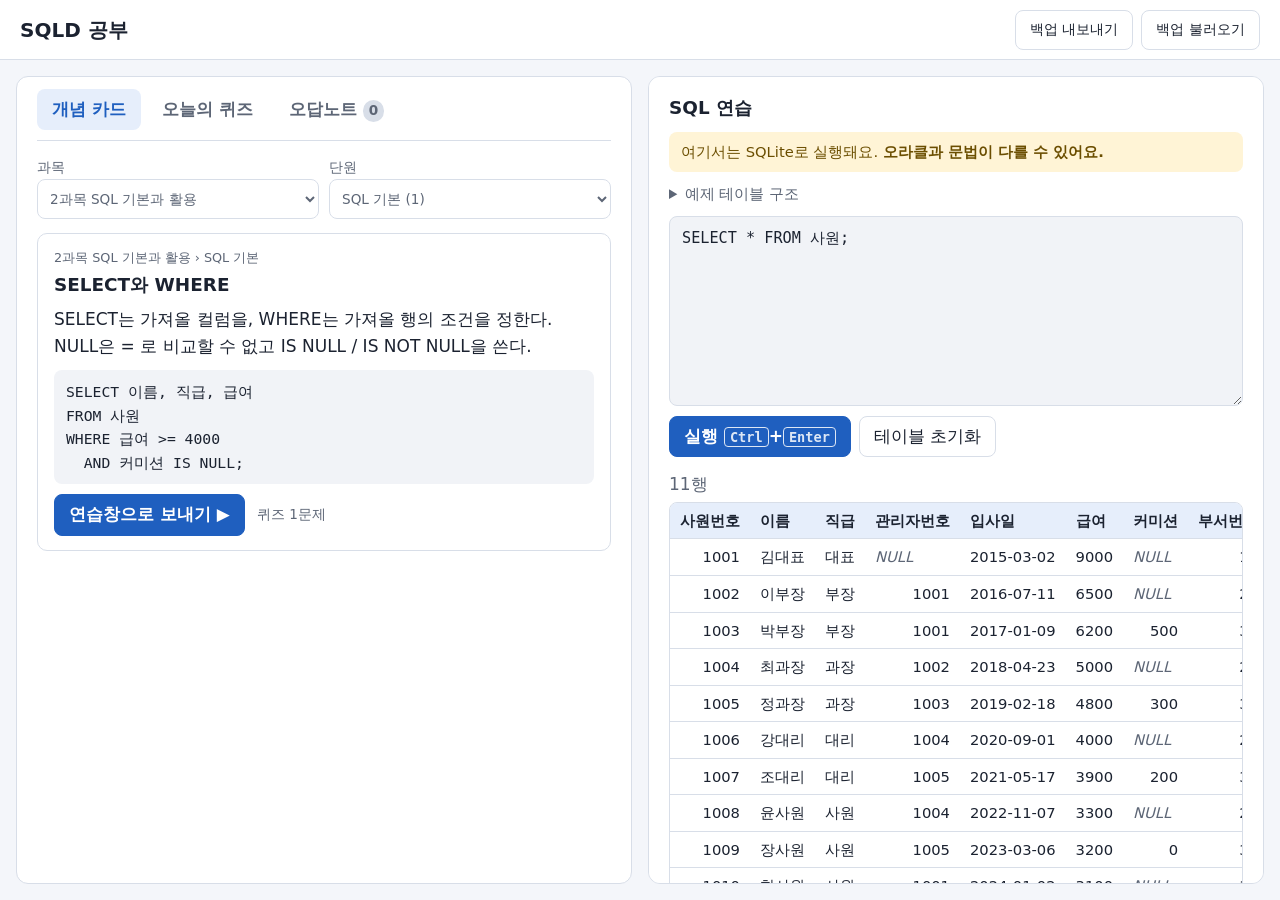
==== index.html @ 02e44df2 "SQLD 공부 앱 첫 버전 - 노트북: 왼쪽 개념 카드·오늘의 퀴즈·오답노트, 오른쪽 SQL 연습창 / 폰: 위아래로 쌓임 - 카드 내용은 data/cards.json (예시 3장" ====
<!doctype html>
<html lang="ko">
<head>
  <meta charset="utf-8">
  <meta name="viewport" content="width=device-width, initial-scale=1">
  <title>SQLD 공부</title>
  <meta name="theme-color" content="#1f5fbf">
  <link rel="manifest" href="manifest.webmanifest">
  <link rel="icon" href="icon.svg" type="image/svg+xml">
  <link rel="stylesheet" href="style.css">
</head>
<body>
  <header class="topbar">
    <h1>SQLD 공부</h1>
    <div class="topbar-actions">
      <button type="button" id="btn-export">백업 내보내기</button>
      <button type="button" id="btn-import">백업 불러오기</button>
      <input type="file" id="file-import" accept="application/json,.json" hidden>
    </div>
  </header>

  <main class="layout">
    <section class="panel panel-left" aria-label="공부">
      <nav class="tabs" role="tablist">
        <button type="button" role="tab" data-tab="cards">개념 카드</button>
        <button type="button" role="tab" data-tab="quiz">오늘의 퀴즈</button>
        <button type="button" role="tab" data-tab="wrong">오답노트 <span class="badge" id="wrong-count">0</span></button>
      </nav>
      <div class="view" id="view-cards" role="tabpanel"></div>
      <div class="view" id="view-quiz" role="tabpanel" hidden></div>
      <div class="view" id="view-wrong" role="tabpanel" hidden></div>
    </section>

    <section class="panel panel-right" id="practice" aria-label="SQL 연습">
      <h2>SQL 연습</h2>
      <p class="notice">여기서는 SQLite로 실행돼요. <strong>오라클과 문법이 다를 수 있어요.</strong></p>
      <details class="schema">
        <summary>예제 테이블 구조</summary>
        <div id="schema-list"></div>
      </details>
      <textarea id="sql-editor" spellcheck="false" autocapitalize="off" autocomplete="off" aria-label="SQL 입력"></textarea>
      <div class="editor-actions">
        <button type="button" class="primary" id="btn-run">실행 <span class="shortcut"><kbd>Ctrl</kbd>+<kbd>Enter</kbd></span></button>
        <button type="button" id="btn-reset-db" title="예제 테이블을 처음 상태로 되돌려요">테이블 초기화</button>
      </div>
      <div id="sql-result" aria-live="polite"></div>
    </section>
  </main>

  <div id="toast" role="status" hidden></div>

  <script src="vendor/sql-wasm.js"></script>
  <script type="module" src="app.js"></script>
</body>
</html>
---- style.css ----
:root {
  --bg: #f4f6fa;
  --panel: #ffffff;
  --text: #1b2230;
  --muted: #5d6676;
  --line: #d8dee8;
  --accent: #1f5fbf;
  --accent-text: #ffffff;
  --accent-soft: #e6eefb;
  --ok: #17803d;
  --ok-soft: #e3f4e8;
  --bad: #c0362c;
  --bad-soft: #fbe7e5;
  --warn-soft: #fff4d6;
  --warn-text: #6b4e00;
  --code-bg: #f1f3f7;
  --mono: ui-monospace, "Cascadia Mono", Consolas, "D2Coding", monospace;
  --topbar-h: 60px;
}

@media (prefers-color-scheme: dark) {
  :root {
    --bg: #12151b;
    --panel: #1b2029;
    --text: #e6e9ef;
    --muted: #9aa3b2;
    --line: #2f3643;
    --accent: #5b93ea;
    --accent-text: #0d1117;
    --accent-soft: #1e2b40;
    --ok: #5cc581;
    --ok-soft: #1b3324;
    --bad: #f07a70;
    --bad-soft: #3a1f1d;
    --warn-soft: #3a3115;
    --warn-text: #f0d48a;
    --code-bg: #12161d;
  }
}

* { box-sizing: border-box; }

body {
  margin: 0;
  background: var(--bg);
  color: var(--text);
  font-family: system-ui, -apple-system, "Segoe UI", "Malgun Gothic", "Apple SD Gothic Neo", sans-serif;
  font-size: 17px;
  line-height: 1.6;
}

button, select, textarea, input { font: inherit; color: inherit; }

button {
  min-height: 40px;
  padding: 6px 14px;
  border: 1px solid var(--line);
  border-radius: 8px;
  background: var(--panel);
  cursor: pointer;
}
button:hover:not(:disabled) { border-color: var(--accent); }
button:focus-visible, select:focus-visible, textarea:focus-visible { outline: 3px solid var(--accent); outline-offset: 2px; }
button.primary { background: var(--accent); color: var(--accent-text); border-color: var(--accent); font-weight: 600; }

kbd {
  font-family: var(--mono);
  font-size: 0.8em;
  padding: 1px 5px;
  border: 1px solid currentColor;
  border-radius: 4px;
  opacity: 0.85;
}

.topbar {
  height: var(--topbar-h);
  display: flex;
  align-items: center;
  justify-content: space-between;
  gap: 12px;
  padding: 0 20px;
  background: var(--panel);
  border-bottom: 1px solid var(--line);
}
.topbar h1 { margin: 0; font-size: 1.25rem; }
.topbar-actions { display: flex; gap: 8px; }
.topbar-actions button { font-size: 0.9rem; }

/* 노트북: 왼쪽 공부 / 오른쪽 연습창을 나란히, 각자 스크롤 */
.layout {
  display: grid;
  grid-template-columns: minmax(0, 1fr) minmax(0, 1fr);
  gap: 16px;
  padding: 16px;
  height: calc(100vh - var(--topbar-h));
}
.panel {
  background: var(--panel);
  border: 1px solid var(--line);
  border-radius: 12px;
  padding: 16px 20px;
  overflow: auto;
  min-height: 0;
}
.panel-right { display: flex; flex-direction: column; gap: 10px; }
.panel-right h2 { margin: 0; font-size: 1.15rem; }

.tabs { display: flex; gap: 6px; border-bottom: 1px solid var(--line); margin: -4px 0 16px; padding-bottom: 10px; }
.tabs button { border-color: transparent; font-weight: 600; color: var(--muted); }
.tabs button[aria-selected="true"] { background: var(--accent-soft); color: var(--accent); }
.badge {
  display: inline-block;
  min-width: 1.5em;
  padding: 0 6px;
  border-radius: 999px;
  background: var(--bad);
  color: #fff;
  font-size: 0.8em;
  text-align: center;
}
.badge.zero { background: var(--line); color: var(--muted); }

.pickers { display: flex; gap: 10px; flex-wrap: wrap; margin-bottom: 14px; }
.pickers label { display: flex; flex-direction: column; font-size: 0.85rem; color: var(--muted); flex: 1 1 200px; }
.pickers select { min-height: 40px; padding: 4px 8px; border: 1px solid var(--line); border-radius: 8px; background: var(--panel); }

.card { border: 1px solid var(--line); border-radius: 10px; padding: 14px 16px; margin-bottom: 14px; }
.card h3 { margin: 2px 0 6px; font-size: 1.15rem; }
.crumb { font-size: 0.8rem; color: var(--muted); }
.desc { margin: 0 0 10px; white-space: pre-line; }
pre.sql {
  margin: 0 0 10px;
  padding: 10px 12px;
  background: var(--code-bg);
  border-radius: 8px;
  font-family: var(--mono);
  font-size: 0.92rem;
  overflow-x: auto;
}
.card-actions { display: flex; align-items: center; gap: 12px; flex-wrap: wrap; }
.card-actions .meta { color: var(--muted); font-size: 0.85rem; }

.empty, .hint { color: var(--muted); }
.errors { background: var(--bad-soft); border-radius: 8px; padding: 10px 14px; }
.errors ul { margin: 6px 0 0; padding-left: 20px; font-family: var(--mono); font-size: 0.85rem; }

/* 퀴즈 */
.quiz-head { display: flex; justify-content: space-between; align-items: baseline; gap: 10px; flex-wrap: wrap; }
.progress { font-weight: 700; color: var(--accent); }
.question { font-size: 1.15rem; font-weight: 600; margin: 10px 0 14px; }
.choices { list-style: none; margin: 0; padding: 0; display: grid; gap: 8px; }
.choices button { width: 100%; text-align: left; display: flex; gap: 10px; align-items: baseline; padding: 10px 14px; }
.choices button:disabled { cursor: default; opacity: 1; }
.choices button.correct { background: var(--ok-soft); border-color: var(--ok); }
.choices button.wrong { background: var(--bad-soft); border-color: var(--bad); }
.feedback { margin-top: 14px; padding: 12px 14px; border-radius: 8px; }
.feedback.ok { background: var(--ok-soft); }
.feedback.bad { background: var(--bad-soft); }
.feedback p { margin: 4px 0; }
.row { display: flex; gap: 8px; flex-wrap: wrap; margin-top: 12px; }
.score { font-size: 1.6rem; font-weight: 700; margin: 8px 0; }

.wrong-item { border: 1px solid var(--line); border-radius: 10px; padding: 10px 14px; margin-bottom: 10px; }
.wrong-item p { margin: 4px 0; }

/* SQL 연습창 */
.notice { margin: 0; padding: 8px 12px; border-radius: 8px; background: var(--warn-soft); color: var(--warn-text); font-size: 0.92rem; }
.schema summary { cursor: pointer; color: var(--muted); font-size: 0.92rem; }
.schema-table { margin: 6px 0; font-size: 0.9rem; }
.schema-table code { font-family: var(--mono); }
#sql-editor {
  width: 100%;
  min-height: 190px;
  resize: vertical;
  padding: 10px 12px;
  border: 1px solid var(--line);
  border-radius: 8px;
  background: var(--code-bg);
  font-family: var(--mono);
  font-size: 0.95rem;
  line-height: 1.5;
  tab-size: 2;
}
#sql-editor.flash { animation: flash 0.8s ease-out; }
@keyframes flash { from { box-shadow: 0 0 0 4px var(--accent); } to { box-shadow: 0 0 0 0 transparent; } }
.editor-actions { display: flex; gap: 8px; flex-wrap: wrap; }

.result-msg { margin: 4px 0; color: var(--muted); }
.result-error { margin: 4px 0; padding: 10px 12px; border-radius: 8px; background: var(--bad-soft); color: var(--bad); font-family: var(--mono); font-size: 0.9rem; white-space: pre-wrap; }
.table-wrap { overflow: auto; border: 1px solid var(--line); border-radius: 8px; margin-bottom: 10px; max-height: 60vh; }
table.result { border-collapse: collapse; width: 100%; font-size: 0.92rem; }
table.result th, table.result td { padding: 6px 10px; border-bottom: 1px solid var(--line); text-align: left; white-space: nowrap; }
table.result th { position: sticky; top: 0; background: var(--accent-soft); }
table.result td.null { color: var(--muted); font-style: italic; }
table.result td.num { text-align: right; font-variant-numeric: tabular-nums; }

#toast {
  position: fixed;
  left: 50%;
  bottom: 24px;
  transform: translateX(-50%);
  padding: 10px 18px;
  border-radius: 8px;
  background: var(--text);
  color: var(--bg);
  box-shadow: 0 4px 16px rgba(0, 0, 0, 0.25);
  max-width: calc(100vw - 32px);
}

/* 폰: 위아래로 쌓고 페이지 전체가 스크롤 */
@media (max-width: 860px) {
  .layout { grid-template-columns: minmax(0, 1fr); height: auto; padding: 10px; gap: 10px; }
  .panel { overflow: visible; padding: 14px; }
  .topbar { padding: 0 12px; }
  .topbar h1 { font-size: 1.1rem; }
  .topbar-actions button { padding: 4px 10px; font-size: 0.85rem; }
  .tabs { overflow-x: auto; }
  .tabs button { white-space: nowrap; padding: 6px 10px; }
  .editor-actions .shortcut { display: none; }
}
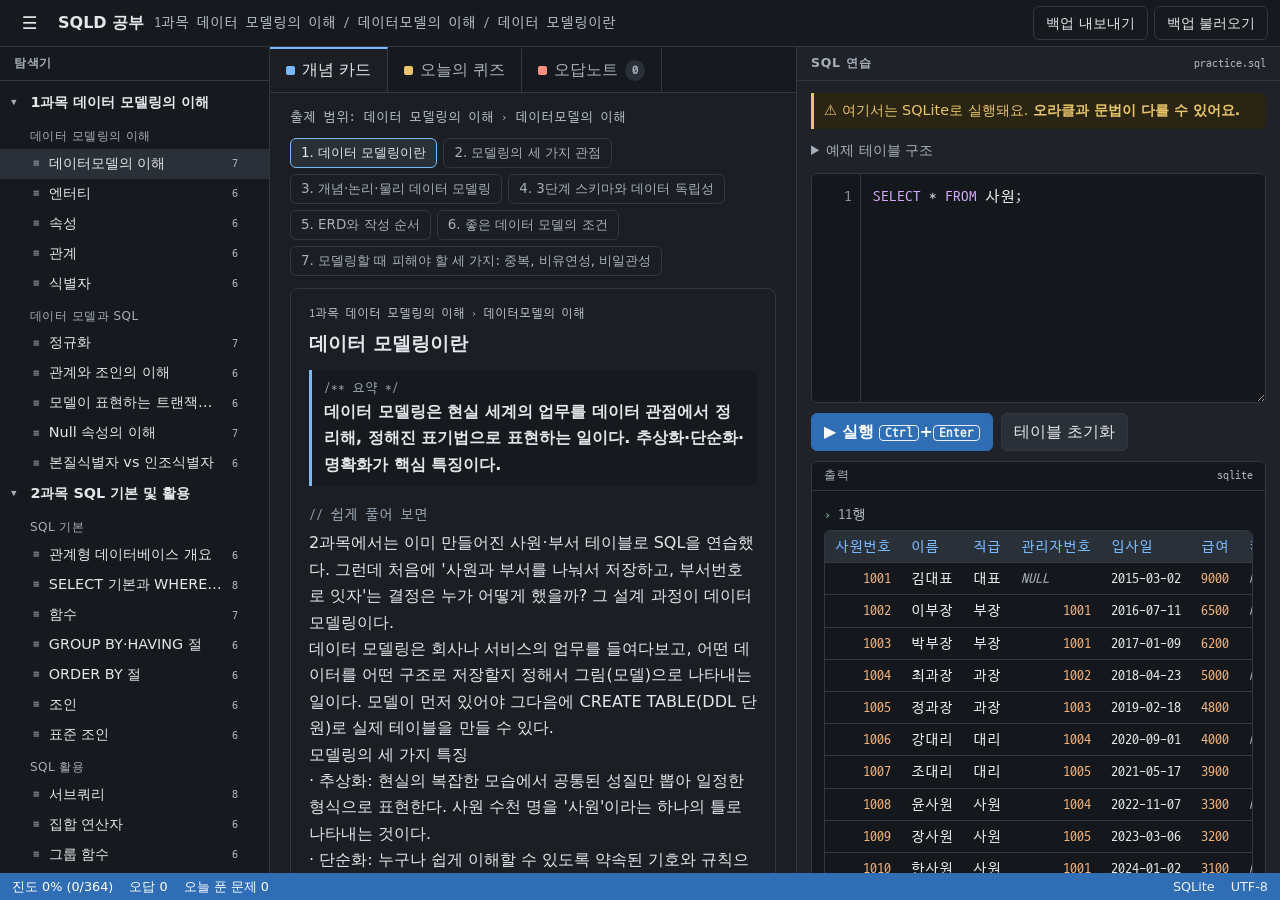
==== commit fa9ea9a3: "화면을 코드 에디터 테마로 바꾸기 - 어두운 에디터 테마. 글자색과 배경 대비 4.5:1 이상(테스트로 검사) - 왼쪽 탐색기: 과목 → 주요항목 → 단원 트리, 단원 옆에 카드 " ====
--- a/index.html
+++ b/index.html
@@ -4,48 +4,79 @@
   <meta charset="utf-8">
   <meta name="viewport" content="width=device-width, initial-scale=1">
   <title>SQLD 공부</title>
-  <meta name="theme-color" content="#1f5fbf">
+  <meta name="theme-color" content="#16191d">
   <link rel="manifest" href="manifest.webmanifest">
   <link rel="icon" href="icon.svg" type="image/svg+xml">
   <link rel="stylesheet" href="style.css">
 </head>
 <body>
-  <header class="topbar">
-    <h1>SQLD 공부</h1>
-    <div class="topbar-actions">
-      <button type="button" id="btn-export">백업 내보내기</button>
-      <button type="button" id="btn-import">백업 불러오기</button>
-      <input type="file" id="file-import" accept="application/json,.json" hidden>
-    </div>
-  </header>
+  <div class="app" id="app">
+    <header class="titlebar">
+      <button type="button" class="icon-btn" id="btn-tree" aria-controls="explorer" aria-expanded="true" title="탐색기 열고 닫기">
+        <span aria-hidden="true">☰</span><span class="sr-only">탐색기</span>
+      </button>
+      <h1 class="app-title">SQLD 공부</h1>
+      <span class="title-path" id="title-path"></span>
+      <div class="titlebar-actions">
+        <button type="button" class="ghost" id="btn-export">백업 내보내기</button>
+        <button type="button" class="ghost" id="btn-import">백업 불러오기</button>
+        <input type="file" id="file-import" accept="application/json,.json" hidden>
+      </div>
+    </header>
 
-  <main class="layout">
-    <section class="panel panel-left" aria-label="공부">
-      <nav class="tabs" role="tablist">
-        <button type="button" role="tab" data-tab="cards">개념 카드</button>
-        <button type="button" role="tab" data-tab="quiz">오늘의 퀴즈</button>
-        <button type="button" role="tab" data-tab="wrong">오답노트 <span class="badge" id="wrong-count">0</span></button>
+    <main class="layout">
+      <nav class="explorer" id="explorer" aria-label="과목과 단원">
+        <div class="pane-head">탐색기</div>
+        <div class="tree" id="tree"></div>
       </nav>
-      <div class="view" id="view-cards" role="tabpanel"></div>
-      <div class="view" id="view-quiz" role="tabpanel" hidden></div>
-      <div class="view" id="view-wrong" role="tabpanel" hidden></div>
-    </section>
 
-    <section class="panel panel-right" id="practice" aria-label="SQL 연습">
-      <h2>SQL 연습</h2>
-      <p class="notice">여기서는 SQLite로 실행돼요. <strong>오라클과 문법이 다를 수 있어요.</strong></p>
-      <details class="schema">
-        <summary>예제 테이블 구조</summary>
-        <div id="schema-list"></div>
-      </details>
-      <textarea id="sql-editor" spellcheck="false" autocapitalize="off" autocomplete="off" aria-label="SQL 입력"></textarea>
-      <div class="editor-actions">
-        <button type="button" class="primary" id="btn-run">실행 <span class="shortcut"><kbd>Ctrl</kbd>+<kbd>Enter</kbd></span></button>
-        <button type="button" id="btn-reset-db" title="예제 테이블을 처음 상태로 되돌려요">테이블 초기화</button>
-      </div>
-      <div id="sql-result" aria-live="polite"></div>
-    </section>
-  </main>
+      <section class="panel panel-left" aria-label="공부">
+        <div class="tabs" role="tablist">
+          <button type="button" role="tab" data-tab="cards"><span class="tab-icon icon-md" aria-hidden="true"></span>개념 카드</button>
+          <button type="button" role="tab" data-tab="quiz"><span class="tab-icon icon-quiz" aria-hidden="true"></span>오늘의 퀴즈</button>
+          <button type="button" role="tab" data-tab="wrong"><span class="tab-icon icon-wrong" aria-hidden="true"></span>오답노트 <span class="badge" id="wrong-count">0</span></button>
+        </div>
+        <div class="view" id="view-cards" role="tabpanel"></div>
+        <div class="view" id="view-quiz" role="tabpanel" hidden></div>
+        <div class="view" id="view-wrong" role="tabpanel" hidden></div>
+      </section>
+
+      <section class="panel panel-right" id="practice" aria-label="SQL 연습">
+        <div class="pane-head"><span>SQL 연습</span><span class="file-name">practice.sql</span></div>
+        <div class="practice-body">
+          <p class="notice"><span class="warn-mark" aria-hidden="true">⚠</span> 여기서는 SQLite로 실행돼요. <strong>오라클과 문법이 다를 수 있어요.</strong></p>
+          <details class="schema">
+            <summary>예제 테이블 구조</summary>
+            <div id="schema-list"></div>
+          </details>
+          <div class="code-editor">
+            <div class="gutter" id="editor-gutter" aria-hidden="true"></div>
+            <div class="code-area">
+              <pre class="code-hl" aria-hidden="true"><code id="editor-hl"></code></pre>
+              <textarea id="sql-editor" spellcheck="false" autocapitalize="off" autocomplete="off" wrap="off" aria-label="SQL 입력"></textarea>
+            </div>
+          </div>
+          <div class="editor-actions">
+            <button type="button" class="primary" id="btn-run">▶ 실행 <span class="shortcut"><kbd>Ctrl</kbd>+<kbd>Enter</kbd></span></button>
+            <button type="button" id="btn-reset-db" title="예제 테이블을 처음 상태로 되돌려요">테이블 초기화</button>
+          </div>
+          <div class="terminal">
+            <div class="terminal-head"><span>출력</span><span class="terminal-tag">sqlite</span></div>
+            <div class="terminal-body" id="sql-result" aria-live="polite"></div>
+          </div>
+        </div>
+      </section>
+    </main>
+
+    <footer class="statusbar" aria-label="상태">
+      <span class="st-item" id="st-progress">진도 0%</span>
+      <span class="st-item" id="st-wrong">오답 0</span>
+      <span class="st-item" id="st-today">오늘 푼 문제 0</span>
+      <span class="st-spacer"></span>
+      <span class="st-item st-dim">SQLite</span>
+      <span class="st-item st-dim">UTF-8</span>
+    </footer>
+  </div>
 
   <div id="toast" role="status" hidden></div>
 
--- a/style.css
+++ b/style.css
@@ -1,220 +1,452 @@
+/* 코드 에디터 느낌의 어두운 테마.
+   글자색과 배경색의 대비는 모두 WCAG AA(4.5:1) 이상이 되도록 골랐다(tests/tests.js에서 검사). */
+
+@font-face {
+  font-family: "D2Coding";
+  src: url("fonts/D2Coding-Ver1.3.2-20180524.ttf") format("truetype");
+  font-weight: 400;
+  font-style: normal;
+  font-display: swap;
+}
+
 :root {
-  --bg: #f4f6fa;
-  --panel: #ffffff;
-  --text: #1b2230;
-  --muted: #5d6676;
-  --line: #d8dee8;
-  --accent: #1f5fbf;
-  --accent-text: #ffffff;
-  --accent-soft: #e6eefb;
-  --ok: #17803d;
-  --ok-soft: #e3f4e8;
-  --bad: #c0362c;
-  --bad-soft: #fbe7e5;
-  --warn-soft: #fff4d6;
-  --warn-text: #6b4e00;
-  --code-bg: #f1f3f7;
-  --mono: ui-monospace, "Cascadia Mono", Consolas, "D2Coding", monospace;
-  --topbar-h: 60px;
-}
-
-@media (prefers-color-scheme: dark) {
-  :root {
-    --bg: #12151b;
-    --panel: #1b2029;
-    --text: #e6e9ef;
-    --muted: #9aa3b2;
-    --line: #2f3643;
-    --accent: #5b93ea;
-    --accent-text: #0d1117;
-    --accent-soft: #1e2b40;
-    --ok: #5cc581;
-    --ok-soft: #1b3324;
-    --bad: #f07a70;
-    --bad-soft: #3a1f1d;
-    --warn-soft: #3a3115;
-    --warn-text: #f0d48a;
-    --code-bg: #12161d;
-  }
+  color-scheme: dark;
+  /* 바탕 */
+  --bg: #1b1f24;          /* 에디터 본문 */
+  --bg-side: #16191d;     /* 탐색기·탭 줄 */
+  --bg-panel: #1f2329;    /* 연습창 */
+  --bg-elev: #2a3038;     /* 선택·마우스 올림 */
+  --bg-term: #14171b;     /* 터미널 출력 */
+  --line: #313843;
+  /* 글자 */
+  --text: #e3e6ea;
+  --muted: #a7b0ba;
+  --gutter: #8a949f;
+  --accent: #79b8ff;
+  /* 문법 색 */
+  --tok-keyword: #d3a8ff;
+  --tok-string: #a8d8a0;
+  --tok-number: #f0b37e;
+  --tok-func: #7fd0f0;
+  --tok-comment: #8f9aa6;
+  --tok-op: #c9ced6;
+  /* 상태 */
+  --ok: #7fdca4;
+  --ok-bg: #17291f;
+  --bad: #ff8f85;
+  --bad-bg: #2e1a1a;
+  --warn: #e8c46a;
+  --warn-bg: #2a2513;
+  --primary: #2f6db5;
+  --primary-text: #ffffff;
+
+  --mono: "D2Coding", ui-monospace, Consolas, monospace;
+  --sans: system-ui, -apple-system, "Segoe UI", "Malgun Gothic", "Apple SD Gothic Neo", sans-serif;
+  --side-w: 270px;
 }
 
 * { box-sizing: border-box; }
 
+html, body { height: 100%; }
 body {
   margin: 0;
   background: var(--bg);
   color: var(--text);
-  font-family: system-ui, -apple-system, "Segoe UI", "Malgun Gothic", "Apple SD Gothic Neo", sans-serif;
-  font-size: 17px;
-  line-height: 1.6;
+  font-family: var(--sans);
+  font-size: 16px;
+  line-height: 1.65;
 }
 
 button, select, textarea, input { font: inherit; color: inherit; }
-
 button {
-  min-height: 40px;
-  padding: 6px 14px;
+  min-height: 36px;
+  padding: 5px 12px;
   border: 1px solid var(--line);
-  border-radius: 8px;
-  background: var(--panel);
+  border-radius: 6px;
+  background: var(--bg-elev);
   cursor: pointer;
 }
 button:hover:not(:disabled) { border-color: var(--accent); }
-button:focus-visible, select:focus-visible, textarea:focus-visible { outline: 3px solid var(--accent); outline-offset: 2px; }
-button.primary { background: var(--accent); color: var(--accent-text); border-color: var(--accent); font-weight: 600; }
+button:disabled { opacity: 0.55; cursor: default; }
+button:focus-visible, textarea:focus-visible, summary:focus-visible { outline: 2px solid var(--accent); outline-offset: 2px; }
+button.primary { background: var(--primary); border-color: var(--primary); color: var(--primary-text); font-weight: 600; }
+button.ghost { background: transparent; }
+.sr-only { position: absolute; width: 1px; height: 1px; overflow: hidden; clip: rect(0 0 0 0); white-space: nowrap; }
 
 kbd {
   font-family: var(--mono);
   font-size: 0.8em;
-  padding: 1px 5px;
+  padding: 0 5px;
   border: 1px solid currentColor;
   border-radius: 4px;
-  opacity: 0.85;
-}
-
-.topbar {
-  height: var(--topbar-h);
+  opacity: 0.9;
+}
+code, pre { font-family: var(--mono); }
+
+/* ---------- 전체 틀: 제목 줄 / 본문 / 상태 표시줄 ---------- */
+.app { display: grid; grid-template-rows: auto minmax(0, 1fr) auto; height: 100vh; }
+
+.titlebar {
   display: flex;
   align-items: center;
-  justify-content: space-between;
-  gap: 12px;
-  padding: 0 20px;
-  background: var(--panel);
+  gap: 10px;
+  padding: 6px 12px;
+  background: var(--bg-side);
   border-bottom: 1px solid var(--line);
-}
-.topbar h1 { margin: 0; font-size: 1.25rem; }
-.topbar-actions { display: flex; gap: 8px; }
-.topbar-actions button { font-size: 0.9rem; }
-
-/* 노트북: 왼쪽 공부 / 오른쪽 연습창을 나란히, 각자 스크롤 */
+  min-height: 46px;
+}
+.app-title { margin: 0; font-size: 1rem; font-weight: 700; white-space: nowrap; }
+.title-path { color: var(--muted); font-family: var(--mono); font-size: 0.85rem; overflow: hidden; text-overflow: ellipsis; white-space: nowrap; flex: 1; min-width: 0; }
+.titlebar-actions { display: flex; gap: 6px; }
+.titlebar-actions button { font-size: 0.85rem; min-height: 32px; }
+.icon-btn { min-height: 32px; width: 36px; padding: 0; background: transparent; border-color: transparent; font-size: 1.1rem; }
+
+/* 노트북: 탐색기 | 공부 | 연습창 */
 .layout {
   display: grid;
-  grid-template-columns: minmax(0, 1fr) minmax(0, 1fr);
-  gap: 16px;
-  padding: 16px;
-  height: calc(100vh - var(--topbar-h));
-}
-.panel {
-  background: var(--panel);
-  border: 1px solid var(--line);
-  border-radius: 12px;
-  padding: 16px 20px;
-  overflow: auto;
+  grid-template-columns: var(--side-w) minmax(0, 1fr) minmax(0, 0.92fr);
+  grid-template-areas: "tree main practice";
   min-height: 0;
 }
-.panel-right { display: flex; flex-direction: column; gap: 10px; }
-.panel-right h2 { margin: 0; font-size: 1.15rem; }
-
-.tabs { display: flex; gap: 6px; border-bottom: 1px solid var(--line); margin: -4px 0 16px; padding-bottom: 10px; }
-.tabs button { border-color: transparent; font-weight: 600; color: var(--muted); }
-.tabs button[aria-selected="true"] { background: var(--accent-soft); color: var(--accent); }
+.app.tree-hidden .layout { grid-template-columns: minmax(0, 1fr) minmax(0, 0.92fr); grid-template-areas: "main practice"; }
+.app.tree-hidden .explorer { display: none; }
+.explorer { grid-area: tree; }
+.panel-left { grid-area: main; }
+.panel-right { grid-area: practice; }
+
+.explorer, .panel { min-height: 0; overflow: auto; }
+.explorer { background: var(--bg-side); border-right: 1px solid var(--line); }
+.panel-left { background: var(--bg); }
+.panel-right { background: var(--bg-panel); border-left: 1px solid var(--line); display: flex; flex-direction: column; }
+
+.pane-head {
+  display: flex;
+  justify-content: space-between;
+  align-items: center;
+  gap: 8px;
+  padding: 6px 14px;
+  font-size: 0.78rem;
+  font-weight: 700;
+  letter-spacing: 0.06em;
+  color: var(--muted);
+  text-transform: uppercase;
+  border-bottom: 1px solid var(--line);
+  position: sticky;
+  top: 0;
+  background: inherit;
+  z-index: 1;
+}
+.file-name { font-family: var(--mono); text-transform: none; letter-spacing: 0; font-weight: 400; }
+
+/* ---------- 탐색기 트리 ---------- */
+.tree { padding: 6px 0 16px; font-size: 0.9rem; }
+.tree button { border: 0; border-radius: 0; background: transparent; width: 100%; text-align: left; min-height: 30px; }
+.tree-subject { display: flex; align-items: center; gap: 6px; padding: 4px 10px; font-weight: 700; }
+.tree-subject .caret { width: 1em; color: var(--muted); font-family: var(--mono); }
+.tree-group { padding: 8px 10px 2px 30px; font-size: 0.75rem; color: var(--muted); letter-spacing: 0.04em; }
+.tree-unit { display: flex; align-items: center; gap: 6px; padding: 3px 10px 3px 30px; border-left: 2px solid transparent; }
+.tree-unit:hover { background: var(--bg-elev); }
+.tree-unit[aria-current="true"] { background: var(--bg-elev); border-left-color: var(--accent); }
+.tree-unit .file-icon { flex: none; width: 1em; font-family: var(--mono); font-size: 0.8rem; color: var(--muted); text-align: center; }
+.tree-unit.empty-unit { color: var(--muted); }
+.tree-name { flex: 1; min-width: 0; overflow: hidden; text-overflow: ellipsis; white-space: nowrap; }
+.tree-count { font-family: var(--mono); font-size: 0.78rem; color: var(--muted); }
+.tree-mark { width: 1.1em; text-align: center; font-size: 0.85rem; }
+.tree-mark.done { color: var(--ok); }
+.tree-mark.partial { color: var(--accent); }
+
+/* ---------- 에디터 탭 ---------- */
+.tabs {
+  display: flex;
+  background: var(--bg-side);
+  border-bottom: 1px solid var(--line);
+  position: sticky;
+  top: 0;
+  z-index: 2;
+  overflow-x: auto;
+}
+.tabs button {
+  display: flex;
+  align-items: center;
+  gap: 7px;
+  border: 0;
+  border-right: 1px solid var(--line);
+  border-top: 2px solid transparent;
+  border-radius: 0;
+  background: transparent;
+  color: var(--muted);
+  padding: 8px 16px;
+  white-space: nowrap;
+  min-height: 40px;
+}
+.tabs button[aria-selected="true"] { background: var(--bg); color: var(--text); border-top-color: var(--accent); }
+.tab-icon { width: 9px; height: 9px; border-radius: 2px; flex: none; }
+.icon-md { background: var(--accent); }
+.icon-quiz { background: var(--warn); }
+.icon-wrong { background: var(--bad); }
 .badge {
   display: inline-block;
-  min-width: 1.5em;
+  min-width: 1.6em;
   padding: 0 6px;
   border-radius: 999px;
   background: var(--bad);
-  color: #fff;
-  font-size: 0.8em;
+  color: #1b1f24;
+  font-family: var(--mono);
+  font-size: 0.78em;
+  font-weight: 700;
   text-align: center;
 }
-.badge.zero { background: var(--line); color: var(--muted); }
-
-.pickers { display: flex; gap: 10px; flex-wrap: wrap; margin-bottom: 14px; }
-.pickers label { display: flex; flex-direction: column; font-size: 0.85rem; color: var(--muted); flex: 1 1 200px; }
-.pickers select { min-height: 40px; padding: 4px 8px; border: 1px solid var(--line); border-radius: 8px; background: var(--panel); }
-
-.card { border: 1px solid var(--line); border-radius: 10px; padding: 14px 16px; margin-bottom: 14px; }
-.card h3 { margin: 2px 0 6px; font-size: 1.15rem; }
-.crumb { font-size: 0.8rem; color: var(--muted); }
-.desc { margin: 0 0 10px; white-space: pre-line; }
-pre.sql {
+.badge.zero { background: var(--bg-elev); color: var(--muted); }
+
+.view { padding: 14px 20px 28px; }
+
+/* ---------- 개념 카드 ---------- */
+.scope { margin: 0 0 10px; font-family: var(--mono); font-size: 0.82rem; color: var(--muted); }
+.card-nav { list-style: none; margin: 0 0 12px; padding: 0; display: flex; flex-wrap: wrap; gap: 6px; }
+.card-nav button { min-height: 30px; padding: 2px 10px; font-size: 0.84rem; color: var(--muted); background: transparent; }
+.card-nav button[aria-current="true"] { color: var(--text); border-color: var(--accent); background: var(--bg-elev); }
+.card-pager { display: flex; justify-content: space-between; align-items: center; gap: 8px; margin-top: 8px; }
+.meta { color: var(--muted); font-size: 0.85rem; }
+
+.card { border: 1px solid var(--line); border-radius: 8px; padding: 14px 18px 18px; background: var(--bg); }
+.crumb { font-family: var(--mono); font-size: 0.78rem; color: var(--muted); }
+.card h3 { margin: 4px 0 10px; font-size: 1.2rem; display: flex; align-items: center; gap: 10px; flex-wrap: wrap; }
+.tag-oracle {
+  font-size: 0.75rem;
+  font-weight: 600;
+  color: var(--warn);
+  text-decoration: underline wavy var(--warn);
+  text-underline-offset: 4px;
+}
+
+/* 항목 제목은 코드 주석처럼 보이게 */
+.summary { margin: 0; padding: 8px 12px; border-left: 3px solid var(--accent); background: var(--bg-side); border-radius: 0 6px 6px 0; font-weight: 600; }
+.summary::before { content: "/** 요약 */"; display: block; font-family: var(--mono); font-weight: 400; font-size: 0.8rem; color: var(--tok-comment); }
+.sec { margin-top: 18px; }
+.sec-title { margin: 0 0 4px; font-family: var(--mono); font-size: 0.85rem; font-weight: 400; color: var(--tok-comment); }
+.sec-title::before { content: "// "; }
+.sec p { margin: 0; }
+.desc { white-space: pre-line; }
+.sec ul { margin: 0; padding-left: 20px; }
+.sec li + li { margin-top: 6px; }
+.sec-analogy { padding-left: 12px; border-left: 2px solid var(--line); }
+
+/* 오라클 차이: 에디터의 경고처럼 노란 줄로 */
+.sec-oracle { padding: 8px 12px; border-left: 3px solid var(--warn); background: var(--warn-bg); border-radius: 0 6px 6px 0; }
+.sec-oracle .sec-title { color: var(--warn); font-weight: 700; }
+.sec-oracle .sec-title::before { content: "⚠ "; }
+
+.sec-exam { border-top: 1px dashed var(--line); padding-top: 14px; }
+.card-quiz { margin-top: 12px; }
+.card-quiz .question { font-size: 1.05rem; }
+.card-quiz .quiz-head .crumb { display: none; }
+
+/* 카드 안의 코드 블록: 줄 번호 + 문법 색 */
+pre.sql, pre.diagram {
   margin: 0 0 10px;
-  padding: 10px 12px;
-  background: var(--code-bg);
-  border-radius: 8px;
-  font-family: var(--mono);
+  padding: 10px 0;
+  background: var(--bg-term);
+  border: 1px solid var(--line);
+  border-radius: 6px;
   font-size: 0.92rem;
+  line-height: 1.6;
   overflow-x: auto;
-}
-.card-actions { display: flex; align-items: center; gap: 12px; flex-wrap: wrap; }
-.card-actions .meta { color: var(--muted); font-size: 0.85rem; }
-
-.empty, .hint { color: var(--muted); }
-.errors { background: var(--bad-soft); border-radius: 8px; padding: 10px 14px; }
-.errors ul { margin: 6px 0 0; padding-left: 20px; font-family: var(--mono); font-size: 0.85rem; }
-
-/* 퀴즈 */
+  counter-reset: line;
+}
+pre.sql .line { display: block; padding-right: 14px; white-space: pre; }
+pre.sql .line::before {
+  counter-increment: line;
+  content: counter(line);
+  display: inline-block;
+  width: 2.6em;
+  margin-right: 12px;
+  padding-right: 8px;
+  text-align: right;
+  color: var(--gutter);
+  border-right: 1px solid var(--line);
+}
+pre.diagram { padding: 10px 14px; white-space: pre-wrap; color: var(--text); }
+.card-actions { display: flex; gap: 10px; flex-wrap: wrap; }
+.example-result { margin-top: 12px; }
+.sub-title { margin: 0 0 4px; font-family: var(--mono); font-size: 0.8rem; color: var(--muted); }
+.figure { margin: 0 0 12px; }
+.figure-note { margin: 4px 0 0; font-size: 0.85rem; color: var(--muted); }
+.figure table.result td { white-space: normal; word-break: keep-all; }
+
+/* 문법 색 */
+.tok-keyword { color: var(--tok-keyword); }
+.tok-string { color: var(--tok-string); }
+.tok-number { color: var(--tok-number); }
+.tok-func { color: var(--tok-func); }
+.tok-comment { color: var(--tok-comment); font-style: italic; }
+.tok-op { color: var(--tok-op); }
+.tok-ident { color: var(--tok-string); }
+
+/* ---------- 표(실행 결과, 카드의 표) ---------- */
+.table-wrap { overflow: auto; border: 1px solid var(--line); border-radius: 6px; margin-bottom: 8px; max-height: 60vh; }
+table.result { border-collapse: collapse; width: 100%; font-family: var(--mono); font-size: 0.88rem; }
+table.result th, table.result td { padding: 4px 10px; border-bottom: 1px solid var(--line); text-align: left; white-space: nowrap; }
+table.result th { position: sticky; top: 0; background: var(--bg-elev); color: var(--accent); font-weight: 400; }
+table.result td.null { color: var(--muted); font-style: italic; }
+table.result td.num { text-align: right; color: var(--tok-number); }
+
+/* ---------- 퀴즈 ---------- */
 .quiz-head { display: flex; justify-content: space-between; align-items: baseline; gap: 10px; flex-wrap: wrap; }
-.progress { font-weight: 700; color: var(--accent); }
-.question { font-size: 1.15rem; font-weight: 600; margin: 10px 0 14px; }
+.progress { font-family: var(--mono); font-weight: 700; color: var(--accent); }
+.question { font-size: 1.12rem; font-weight: 600; margin: 10px 0 14px; }
 .choices { list-style: none; margin: 0; padding: 0; display: grid; gap: 8px; }
-.choices button { width: 100%; text-align: left; display: flex; gap: 10px; align-items: baseline; padding: 10px 14px; }
-.choices button:disabled { cursor: default; opacity: 1; }
-.choices button.correct { background: var(--ok-soft); border-color: var(--ok); }
-.choices button.wrong { background: var(--bad-soft); border-color: var(--bad); }
-.feedback { margin-top: 14px; padding: 12px 14px; border-radius: 8px; }
-.feedback.ok { background: var(--ok-soft); }
-.feedback.bad { background: var(--bad-soft); }
+.choices button { width: 100%; text-align: left; display: flex; gap: 10px; align-items: baseline; padding: 9px 14px; background: var(--bg-side); }
+.choices button:disabled { opacity: 1; }
+.choices button.correct { background: var(--ok-bg); border-color: var(--ok); }
+.choices button.wrong { background: var(--bad-bg); border-color: var(--bad); }
+.feedback { margin-top: 14px; padding: 10px 14px; border-radius: 6px; border-left: 3px solid; }
+.feedback.ok { background: var(--ok-bg); border-color: var(--ok); }
+.feedback.bad { background: var(--bad-bg); border-color: var(--bad); }
+.feedback strong { color: inherit; }
+.feedback.ok strong { color: var(--ok); }
+.feedback.bad strong { color: var(--bad); }
 .feedback p { margin: 4px 0; }
 .row { display: flex; gap: 8px; flex-wrap: wrap; margin-top: 12px; }
-.score { font-size: 1.6rem; font-weight: 700; margin: 8px 0; }
-
-.wrong-item { border: 1px solid var(--line); border-radius: 10px; padding: 10px 14px; margin-bottom: 10px; }
+.score { font-family: var(--mono); font-size: 1.6rem; font-weight: 700; margin: 8px 0; color: var(--accent); }
+.hint, .empty { color: var(--muted); }
+.wrong-item { border: 1px solid var(--line); border-left: 3px solid var(--bad); border-radius: 6px; padding: 8px 14px; margin-bottom: 10px; }
 .wrong-item p { margin: 4px 0; }
-
-/* SQL 연습창 */
-.notice { margin: 0; padding: 8px 12px; border-radius: 8px; background: var(--warn-soft); color: var(--warn-text); font-size: 0.92rem; }
-.schema summary { cursor: pointer; color: var(--muted); font-size: 0.92rem; }
-.schema-table { margin: 6px 0; font-size: 0.9rem; }
-.schema-table code { font-family: var(--mono); }
-#sql-editor {
-  width: 100%;
-  min-height: 190px;
+.errors { background: var(--bad-bg); border-left: 3px solid var(--bad); border-radius: 6px; padding: 10px 14px; }
+.errors ul { margin: 6px 0 0; padding-left: 20px; font-family: var(--mono); font-size: 0.85rem; }
+
+/* ---------- SQL 연습창 ---------- */
+.practice-body { display: flex; flex-direction: column; gap: 10px; padding: 12px 14px 16px; }
+.notice { margin: 0; padding: 6px 10px; border-left: 3px solid var(--warn); background: var(--warn-bg); color: var(--warn); border-radius: 0 6px 6px 0; font-size: 0.9rem; }
+.notice strong { color: var(--warn); }
+.schema summary { cursor: pointer; color: var(--muted); font-size: 0.9rem; }
+.schema-table { margin: 6px 0; font-size: 0.88rem; }
+.schema-table code { color: var(--tok-func); }
+
+.code-editor {
+  display: flex;
+  height: 230px;
+  min-height: 120px;
   resize: vertical;
-  padding: 10px 12px;
+  overflow: hidden;
   border: 1px solid var(--line);
-  border-radius: 8px;
-  background: var(--code-bg);
+  border-radius: 6px;
+  background: var(--bg-term);
   font-family: var(--mono);
   font-size: 0.95rem;
-  line-height: 1.5;
+  line-height: 1.6;
+}
+.code-editor:focus-within { border-color: var(--accent); }
+.gutter {
+  flex: none;
+  width: 3.2em;
+  padding: 10px 8px 10px 0;
+  text-align: right;
+  color: var(--gutter);
+  border-right: 1px solid var(--line);
+  overflow: hidden;
+  white-space: pre;
+  user-select: none;
+}
+.code-area { position: relative; flex: 1; min-width: 0; }
+.code-hl, #sql-editor {
+  position: absolute;
+  inset: 0;
+  margin: 0;
+  padding: 10px 12px;
+  font: inherit;
+  line-height: inherit;
+  white-space: pre;
   tab-size: 2;
-}
-#sql-editor.flash { animation: flash 0.8s ease-out; }
-@keyframes flash { from { box-shadow: 0 0 0 4px var(--accent); } to { box-shadow: 0 0 0 0 transparent; } }
+  overflow: auto;
+  border: 0;
+}
+.code-hl { pointer-events: none; color: var(--text); overflow: hidden; }
+#sql-editor {
+  resize: none;
+  background: transparent;
+  color: transparent;
+  caret-color: var(--text);
+  outline: none;
+}
+#sql-editor::selection { background: rgba(121, 184, 255, 0.35); color: transparent; }
+.code-editor.flash { animation: flash 0.8s ease-out; }
+@keyframes flash { from { box-shadow: 0 0 0 3px var(--accent); } to { box-shadow: 0 0 0 0 transparent; } }
 .editor-actions { display: flex; gap: 8px; flex-wrap: wrap; }
 
-.result-msg { margin: 4px 0; color: var(--muted); }
-.result-error { margin: 4px 0; padding: 10px 12px; border-radius: 8px; background: var(--bad-soft); color: var(--bad); font-family: var(--mono); font-size: 0.9rem; white-space: pre-wrap; }
-.table-wrap { overflow: auto; border: 1px solid var(--line); border-radius: 8px; margin-bottom: 10px; max-height: 60vh; }
-table.result { border-collapse: collapse; width: 100%; font-size: 0.92rem; }
-table.result th, table.result td { padding: 6px 10px; border-bottom: 1px solid var(--line); text-align: left; white-space: nowrap; }
-table.result th { position: sticky; top: 0; background: var(--accent-soft); }
-table.result td.null { color: var(--muted); font-style: italic; }
-table.result td.num { text-align: right; font-variant-numeric: tabular-nums; }
+/* 실행 결과: 터미널 출력 창 */
+.terminal { border: 1px solid var(--line); border-radius: 6px; background: var(--bg-term); min-height: 120px; }
+.terminal-head {
+  display: flex;
+  justify-content: space-between;
+  padding: 4px 12px;
+  border-bottom: 1px solid var(--line);
+  font-size: 0.75rem;
+  letter-spacing: 0.06em;
+  color: var(--muted);
+}
+.terminal-tag { font-family: var(--mono); letter-spacing: 0; }
+.terminal-body { padding: 8px 12px; font-family: var(--mono); font-size: 0.88rem; }
+.terminal-body .table-wrap { border-color: var(--line); }
+.result-msg { margin: 4px 0; color: var(--muted); font-family: var(--mono); }
+.result-msg::before { content: "› "; color: var(--ok); }
+.result-error { margin: 4px 0; color: var(--bad); font-family: var(--mono); white-space: pre-wrap; }
+.result-error::before { content: "✖ "; }
+
+/* ---------- 상태 표시줄 ---------- */
+.statusbar {
+  display: flex;
+  align-items: center;
+  gap: 4px 16px;
+  flex-wrap: wrap;
+  padding: 3px 12px;
+  background: var(--primary);
+  color: var(--primary-text);
+  font-size: 0.8rem;
+}
+.st-item { white-space: nowrap; }
+.st-spacer { flex: 1; }
+.st-dim { opacity: 0.9; }
 
 #toast {
   position: fixed;
   left: 50%;
-  bottom: 24px;
+  bottom: 40px;
   transform: translateX(-50%);
-  padding: 10px 18px;
-  border-radius: 8px;
-  background: var(--text);
-  color: var(--bg);
-  box-shadow: 0 4px 16px rgba(0, 0, 0, 0.25);
+  padding: 8px 16px;
+  border-radius: 6px;
+  background: var(--bg-elev);
+  border: 1px solid var(--line);
+  color: var(--text);
+  box-shadow: 0 6px 20px rgba(0, 0, 0, 0.45);
   max-width: calc(100vw - 32px);
 }
 
-/* 폰: 위아래로 쌓고 페이지 전체가 스크롤 */
+/* ---------- 중간 너비: 연습창을 공부 영역 아래로 ---------- */
+@media (max-width: 1099px) {
+  .layout {
+    grid-template-columns: var(--side-w) minmax(0, 1fr);
+    grid-template-areas: "tree main" "tree practice";
+    grid-template-rows: auto auto;
+    overflow: auto;
+  }
+  .app.tree-hidden .layout { grid-template-columns: minmax(0, 1fr); grid-template-areas: "main" "practice"; }
+  .explorer, .panel { overflow: visible; }
+  .panel-right { border-left: 0; border-top: 1px solid var(--line); }
+}
+
+/* ---------- 폰: 위아래로 쌓고, 탐색기는 접을 수 있다 ---------- */
 @media (max-width: 860px) {
-  .layout { grid-template-columns: minmax(0, 1fr); height: auto; padding: 10px; gap: 10px; }
-  .panel { overflow: visible; padding: 14px; }
-  .topbar { padding: 0 12px; }
-  .topbar h1 { font-size: 1.1rem; }
-  .topbar-actions button { padding: 4px 10px; font-size: 0.85rem; }
-  .tabs { overflow-x: auto; }
-  .tabs button { white-space: nowrap; padding: 6px 10px; }
+  .app { height: auto; min-height: 100vh; }
+  .layout, .app.tree-hidden .layout { grid-template-columns: minmax(0, 1fr); grid-template-areas: "tree" "main" "practice"; }
+  .explorer { border-right: 0; border-bottom: 1px solid var(--line); }
+  .titlebar { flex-wrap: wrap; padding: 6px 10px; }
+  .title-path { display: none; }
+  .titlebar-actions { margin-left: auto; }
+  .titlebar-actions button { padding: 3px 8px; font-size: 0.8rem; }
+  .view { padding: 12px 12px 20px; }
+  .practice-body { padding: 12px; }
+  .code-editor { height: 190px; }
   .editor-actions .shortcut { display: none; }
-}
+  .statusbar { position: sticky; bottom: 0; gap: 4px 12px; }
+  .statusbar .st-dim, .statusbar .st-spacer { display: none; }
+}
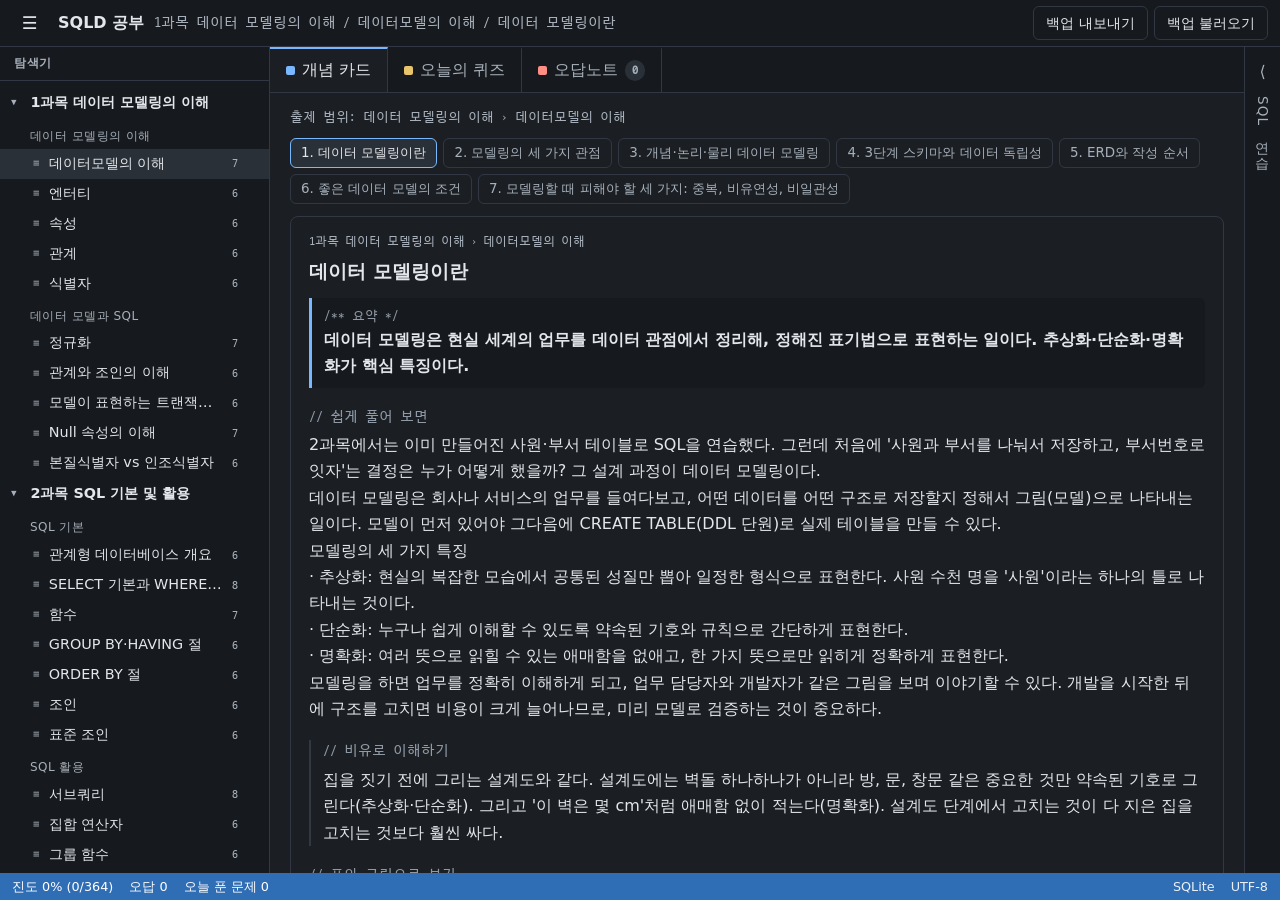
==== commit 81991102: "SQL 연습창 접고 펴기 - 연습창 머리의 ⟩ 버튼으로 접고, 접으면 오른쪽 얇은 막대(중간 너비·폰에서는 아래 막대)를 눌러 다시 편다.   접은 만큼 카드 영역이 넓어진다 - " ====
--- a/index.html
+++ b/index.html
@@ -42,7 +42,15 @@
       </section>
 
       <section class="panel panel-right" id="practice" aria-label="SQL 연습">
-        <div class="pane-head"><span>SQL 연습</span><span class="file-name">practice.sql</span></div>
+        <div class="pane-head">
+          <span>SQL 연습</span>
+          <span class="pane-head-right">
+            <span class="file-name">practice.sql</span>
+            <button type="button" class="icon-btn" id="btn-practice-close" aria-controls="practice" aria-expanded="true" title="SQL 연습창 접기">
+              <span aria-hidden="true">⟩</span><span class="sr-only">SQL 연습창 접기</span>
+            </button>
+          </span>
+        </div>
         <div class="practice-body">
           <p class="notice"><span class="warn-mark" aria-hidden="true">⚠</span> 여기서는 SQLite로 실행돼요. <strong>오라클과 문법이 다를 수 있어요.</strong></p>
           <details class="schema">
@@ -66,6 +74,11 @@
           </div>
         </div>
       </section>
+
+      <!-- 연습창을 접었을 때만 보이는 막대. 누르면 다시 펼친다. -->
+      <button type="button" class="practice-rail" id="btn-practice-open" aria-controls="practice" aria-expanded="true" title="SQL 연습창 펼치기">
+        <span aria-hidden="true">⟨</span><span class="rail-label">SQL 연습</span>
+      </button>
     </main>
 
     <footer class="statusbar" aria-label="상태">
--- a/style.css
+++ b/style.css
@@ -114,6 +114,30 @@
 .panel-left { grid-area: main; }
 .panel-right { grid-area: practice; }
 
+/* 연습창 접기: 접으면 오른쪽에 얇은 막대만 남고 카드 영역이 넓어진다 */
+.app.practice-hidden .panel-right { display: none; }
+.app.practice-hidden .layout { grid-template-columns: var(--side-w) minmax(0, 1fr) 36px; grid-template-areas: "tree main rail"; }
+.app.practice-hidden.tree-hidden .layout { grid-template-columns: minmax(0, 1fr) 36px; grid-template-areas: "main rail"; }
+.practice-rail {
+  grid-area: rail;
+  display: none;
+  flex-direction: column;
+  align-items: center;
+  gap: 10px;
+  padding: 12px 0;
+  min-height: 0;
+  border: 0;
+  border-left: 1px solid var(--line);
+  border-radius: 0;
+  background: var(--bg-side);
+  color: var(--muted);
+}
+.practice-rail:hover { color: var(--text); background: var(--bg-elev); }
+.app.practice-hidden .practice-rail { display: flex; }
+.rail-label { writing-mode: vertical-rl; letter-spacing: 0.08em; font-size: 0.85rem; }
+.pane-head-right { display: flex; align-items: center; gap: 6px; }
+.pane-head .icon-btn { width: 28px; min-height: 26px; font-size: 0.95rem; color: var(--muted); }
+
 .explorer, .panel { min-height: 0; overflow: auto; }
 .explorer { background: var(--bg-side); border-right: 1px solid var(--line); }
 .panel-left { background: var(--bg); }
@@ -430,6 +454,10 @@
     overflow: auto;
   }
   .app.tree-hidden .layout { grid-template-columns: minmax(0, 1fr); grid-template-areas: "main" "practice"; }
+  .app.practice-hidden .layout { grid-template-columns: var(--side-w) minmax(0, 1fr); grid-template-areas: "tree main" "tree rail"; }
+  .app.practice-hidden.tree-hidden .layout { grid-template-columns: minmax(0, 1fr); grid-template-areas: "main" "rail"; }
+  .practice-rail { flex-direction: row; justify-content: flex-start; padding: 10px 16px; border-left: 0; border-top: 1px solid var(--line); }
+  .rail-label { writing-mode: horizontal-tb; }
   .explorer, .panel { overflow: visible; }
   .panel-right { border-left: 0; border-top: 1px solid var(--line); }
 }
@@ -438,6 +466,7 @@
 @media (max-width: 860px) {
   .app { height: auto; min-height: 100vh; }
   .layout, .app.tree-hidden .layout { grid-template-columns: minmax(0, 1fr); grid-template-areas: "tree" "main" "practice"; }
+  .app.practice-hidden .layout, .app.practice-hidden.tree-hidden .layout { grid-template-columns: minmax(0, 1fr); grid-template-areas: "tree" "main" "rail"; }
   .explorer { border-right: 0; border-bottom: 1px solid var(--line); }
   .titlebar { flex-wrap: wrap; padding: 6px 10px; }
   .title-path { display: none; }
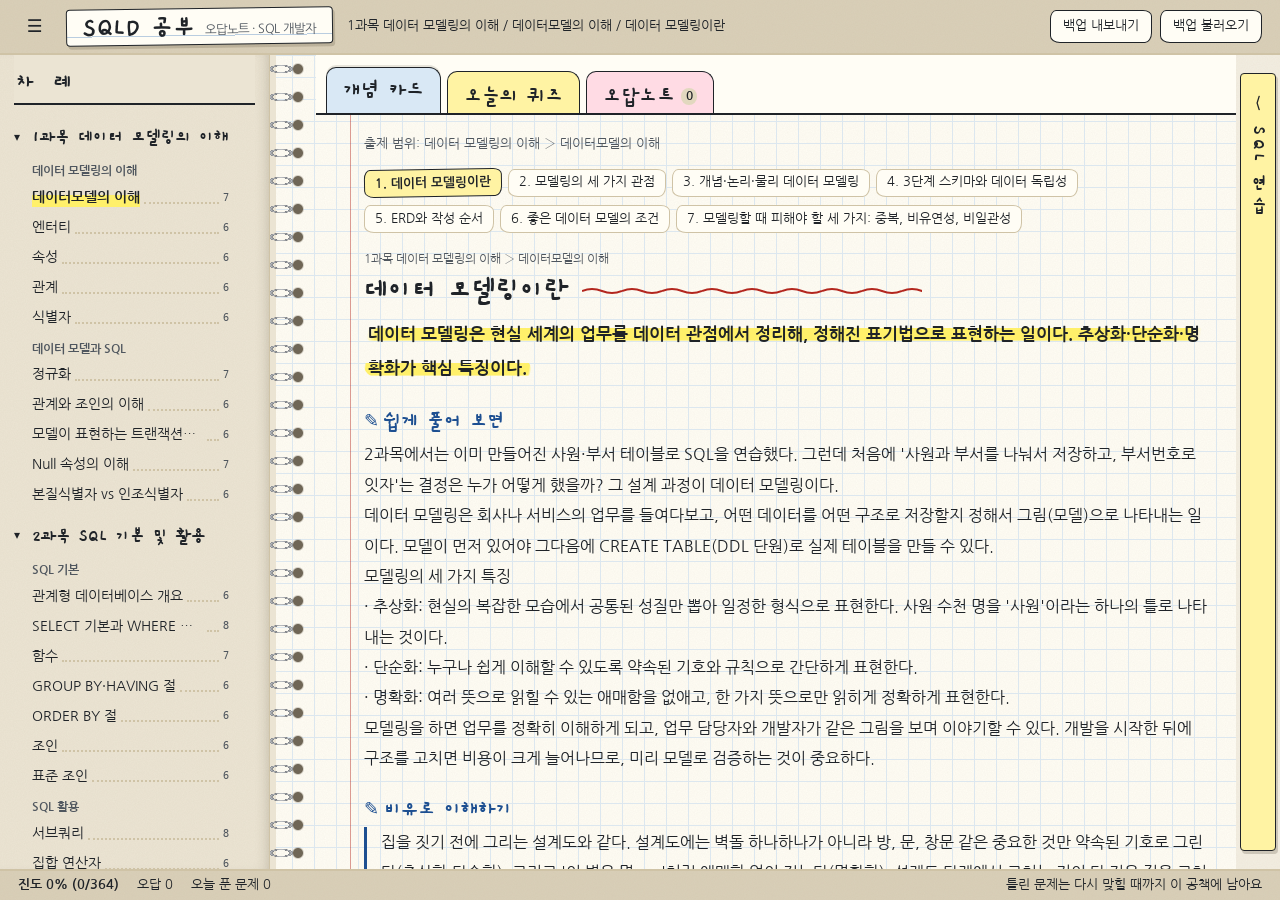
==== commit 35150218: "손때 묻은 오답노트 디자인 시도 모눈 공책 속지, 스프링 구멍과 고리, 종이 결, 형광펜 요약, 포스트잇 함정, 오려 테이프로 붙인 오답 조각, 공책 옆 메모지 연습창, 점선 목차" ====
--- a/index.html
+++ b/index.html
@@ -4,7 +4,7 @@
   <meta charset="utf-8">
   <meta name="viewport" content="width=device-width, initial-scale=1">
   <title>SQLD 공부</title>
-  <meta name="theme-color" content="#16191d">
+  <meta name="theme-color" content="#efe8d8">
   <link rel="manifest" href="manifest.webmanifest">
   <link rel="icon" href="icon.svg" type="image/svg+xml">
   <link rel="stylesheet" href="style.css">
@@ -15,7 +15,11 @@
       <button type="button" class="icon-btn" id="btn-tree" aria-controls="explorer" aria-expanded="true" title="탐색기 열고 닫기">
         <span aria-hidden="true">☰</span><span class="sr-only">탐색기</span>
       </button>
-      <h1 class="app-title">SQLD 공부</h1>
+      <!-- 공책 표지에 붙인 이름표 -->
+      <div class="name-label">
+        <h1 class="app-title">SQLD 공부</h1>
+        <span class="name-sub">오답노트 · SQL 개발자</span>
+      </div>
       <span class="title-path" id="title-path"></span>
       <div class="titlebar-actions">
         <button type="button" class="ghost" id="btn-export">백업 내보내기</button>
@@ -26,7 +30,7 @@
 
     <main class="layout">
       <nav class="explorer" id="explorer" aria-label="과목과 단원">
-        <div class="pane-head">탐색기</div>
+        <div class="pane-head"><span>차 례</span></div>
         <div class="tree" id="tree"></div>
       </nav>
 
@@ -45,7 +49,7 @@
         <div class="pane-head">
           <span>SQL 연습</span>
           <span class="pane-head-right">
-            <span class="file-name">practice.sql</span>
+            <span class="file-name">메모지</span>
             <button type="button" class="icon-btn" id="btn-practice-close" aria-controls="practice" aria-expanded="true" title="SQL 연습창 접기">
               <span aria-hidden="true">⟩</span><span class="sr-only">SQL 연습창 접기</span>
             </button>
@@ -69,7 +73,7 @@
             <button type="button" id="btn-reset-db" title="예제 테이블을 처음 상태로 되돌려요">테이블 초기화</button>
           </div>
           <div class="terminal">
-            <div class="terminal-head"><span>출력</span><span class="terminal-tag">sqlite</span></div>
+            <div class="terminal-head"><span>결과</span><span class="terminal-tag">SQLite</span></div>
             <div class="terminal-body" id="sql-result" aria-live="polite"></div>
           </div>
         </div>
@@ -86,8 +90,7 @@
       <span class="st-item" id="st-wrong">오답 0</span>
       <span class="st-item" id="st-today">오늘 푼 문제 0</span>
       <span class="st-spacer"></span>
-      <span class="st-item st-dim">SQLite</span>
-      <span class="st-item st-dim">UTF-8</span>
+      <span class="st-item st-dim">틀린 문제는 다시 맞힐 때까지 이 공책에 남아요</span>
     </footer>
   </div>
 
--- a/style.css
+++ b/style.css
@@ -1,304 +1,401 @@
-/* 코드 에디터 느낌의 어두운 테마.
-   글자색과 배경색의 대비는 모두 WCAG AA(4.5:1) 이상이 되도록 골랐다(tests/tests.js에서 검사). */
-
-@font-face {
-  font-family: "D2Coding";
-  src: url("fonts/D2Coding-Ver1.3.2-20180524.ttf") format("truetype");
-  font-weight: 400;
-  font-style: normal;
-  font-display: swap;
-}
+/* 손때 묻은 오답노트 콘셉트.
+   책상 위에 펼친 스프링 공책(모눈 종이, 스프링 구멍, 종이 결) 옆에 작은 메모지(SQL 연습)를 붙여 둔 모습.
+   중요한 문장은 형광펜, 헷갈리는 점은 포스트잇, 오답노트는 문제를 오려 테이프로 붙인 조각.
+   손글씨 글꼴(개구 Bold)은 제목에만, 본문은 나눔고딕. 글자색과 배경 대비는 모두 4.5:1 이상(tests/tests.js). */
+
+@font-face { font-family: "D2Coding"; src: url("fonts/D2Coding-Ver1.3.2-20180524.ttf") format("truetype"); font-display: swap; }
+@font-face { font-family: "NanumGothic"; src: url("fonts/NanumGothic-Regular.ttf") format("truetype"); font-weight: 400; font-display: swap; }
+@font-face { font-family: "NanumGothic"; src: url("fonts/NanumGothic-Bold.ttf") format("truetype"); font-weight: 700; font-display: swap; }
+@font-face { font-family: "Gaegu"; src: url("fonts/Gaegu-Bold.ttf") format("truetype"); font-weight: 700; font-display: swap; }
 
 :root {
-  color-scheme: dark;
-  /* 바탕 */
-  --bg: #1b1f24;          /* 에디터 본문 */
-  --bg-side: #16191d;     /* 탐색기·탭 줄 */
-  --bg-panel: #1f2329;    /* 연습창 */
-  --bg-elev: #2a3038;     /* 선택·마우스 올림 */
-  --bg-term: #14171b;     /* 터미널 출력 */
-  --line: #313843;
-  /* 글자 */
-  --text: #e3e6ea;
-  --muted: #a7b0ba;
-  --gutter: #8a949f;
-  --accent: #79b8ff;
-  /* 문법 색 */
-  --tok-keyword: #d3a8ff;
-  --tok-string: #a8d8a0;
-  --tok-number: #f0b37e;
-  --tok-func: #7fd0f0;
-  --tok-comment: #8f9aa6;
-  --tok-op: #c9ced6;
-  /* 상태 */
-  --ok: #7fdca4;
-  --ok-bg: #17291f;
-  --bad: #ff8f85;
-  --bad-bg: #2e1a1a;
-  --warn: #e8c46a;
-  --warn-bg: #2a2513;
-  --primary: #2f6db5;
+  color-scheme: light;
+  --bg: #f3eee2;           /* 책상 위 종이 바탕 */
+  --bg-side: #ebe4d3;      /* 차례 쪽(누런 종이) */
+  --bg-panel: #fff7c9;     /* 메모지 */
+  --bg-elev: #e2d8bf;      /* 고른 칸 */
+  --bg-term: #fffdf5;      /* 공책 속지 */
+  --page: #fffdf5;
+  --grid: #dce7ef;         /* 모눈(장식) */
+  --grid-strong: #c7d8e6;
+  --rule: #b9cde0;         /* 메모지 줄(장식) */
+  --desk: #d9cfb8;
+  --line: #cfc3a6;
+  --text: #1f2328;
+  --muted: #4f565e;
+  --accent: #1d4f91;       /* 파란 볼펜 */
+  --gutter: #6b5a2e;
+  --tok-keyword: #1d4f91;
+  --tok-string: #2c6a2c;
+  --tok-number: #8a4600;
+  --tok-func: #7a2d8a;
+  --tok-comment: #59606a;
+  --tok-op: #3a3f45;
+  --red: #b3261e;          /* 빨간 볼펜 */
+  --marker: #fff06a;       /* 형광펜 */
+  --postit: #fff3a3;
+  --postit-pink: #ffdbe4;
+  --tab-blue: #d9e8f5;
+  --tape: rgba(222, 205, 160, 0.72);
+  --ok: #22652d;
+  --ok-bg: #e5f1e0;
+  --bad: #b3261e;
+  --bad-bg: #fbe8e5;
+  --warn: #7a4e00;
+  --warn-bg: #fff0cf;
+  --primary: #1d4f91;
   --primary-text: #ffffff;
 
+  --sans: "NanumGothic", "Malgun Gothic", "Apple SD Gothic Neo", system-ui, sans-serif;
+  --hand: "Gaegu", "NanumGothic", cursive;
   --mono: "D2Coding", ui-monospace, Consolas, monospace;
-  --sans: system-ui, -apple-system, "Segoe UI", "Malgun Gothic", "Apple SD Gothic Neo", sans-serif;
   --side-w: 270px;
+  --sq: 22px;              /* 모눈 한 칸 */
+  --spiral: 46px;          /* 스프링이 차지하는 왼쪽 여백 */
+  /* 종이 결: 아주 옅은 잡티 */
+  --grain: url("data:image/svg+xml,%3Csvg xmlns='http://www.w3.org/2000/svg' width='160' height='160'%3E%3Cfilter id='n'%3E%3CfeTurbulence type='fractalNoise' baseFrequency='0.9' numOctaves='2' stitchTiles='stitch'/%3E%3CfeColorMatrix values='0 0 0 0 0.45 0 0 0 0 0.38 0 0 0 0 0.25 0 0 0 0.09 0'/%3E%3C/filter%3E%3Crect width='100%25' height='100%25' filter='url(%23n)'/%3E%3C/svg%3E");
 }
 
 * { box-sizing: border-box; }
-
 html, body { height: 100%; }
 body {
   margin: 0;
-  background: var(--bg);
+  background: var(--grain), var(--bg);
   color: var(--text);
   font-family: var(--sans);
   font-size: 16px;
-  line-height: 1.65;
-}
-
+  line-height: 1.75;
+}
 button, select, textarea, input { font: inherit; color: inherit; }
 button {
-  min-height: 36px;
-  padding: 5px 12px;
-  border: 1px solid var(--line);
-  border-radius: 6px;
-  background: var(--bg-elev);
+  min-height: 34px;
+  padding: 4px 12px;
+  border: 1.5px solid var(--text);
+  border-radius: 6px 9px 7px 10px / 9px 6px 10px 7px;
+  background: var(--page);
   cursor: pointer;
 }
-button:hover:not(:disabled) { border-color: var(--accent); }
+button:hover:not(:disabled) { background: var(--postit); }
 button:disabled { opacity: 0.55; cursor: default; }
-button:focus-visible, textarea:focus-visible, summary:focus-visible { outline: 2px solid var(--accent); outline-offset: 2px; }
-button.primary { background: var(--primary); border-color: var(--primary); color: var(--primary-text); font-weight: 600; }
+button:focus-visible, textarea:focus-visible, summary:focus-visible { outline: 2.5px dashed var(--accent); outline-offset: 2px; }
+button.primary { background: var(--primary); border-color: var(--primary); color: var(--primary-text); font-weight: 700; }
 button.ghost { background: transparent; }
 .sr-only { position: absolute; width: 1px; height: 1px; overflow: hidden; clip: rect(0 0 0 0); white-space: nowrap; }
-
-kbd {
-  font-family: var(--mono);
-  font-size: 0.8em;
-  padding: 0 5px;
-  border: 1px solid currentColor;
+kbd { font-family: var(--mono); font-size: 0.8em; padding: 0 4px; border: 1px solid currentColor; border-radius: 3px; }
+code, pre { font-family: var(--mono); }
+
+/* ---------- 틀 ---------- */
+.app { display: grid; grid-template-rows: auto minmax(0, 1fr) auto; height: 100vh; }
+
+/* 공책 표지 띠와 이름표 */
+.titlebar {
+  display: flex;
+  align-items: center;
+  gap: 14px;
+  padding: 8px 18px;
+  background: var(--grain), var(--desk);
+  border-bottom: 2px solid var(--line);
+}
+.name-label {
+  display: flex;
+  align-items: baseline;
+  gap: 10px;
+  padding: 2px 16px 0;
+  background: var(--page);
+  border: 1.5px solid var(--text);
   border-radius: 4px;
-  opacity: 0.9;
-}
-code, pre { font-family: var(--mono); }
-
-/* ---------- 전체 틀: 제목 줄 / 본문 / 상태 표시줄 ---------- */
-.app { display: grid; grid-template-rows: auto minmax(0, 1fr) auto; height: 100vh; }
-
-.titlebar {
-  display: flex;
-  align-items: center;
-  gap: 10px;
-  padding: 6px 12px;
-  background: var(--bg-side);
-  border-bottom: 1px solid var(--line);
-  min-height: 46px;
-}
-.app-title { margin: 0; font-size: 1rem; font-weight: 700; white-space: nowrap; }
-.title-path { color: var(--muted); font-family: var(--mono); font-size: 0.85rem; overflow: hidden; text-overflow: ellipsis; white-space: nowrap; flex: 1; min-width: 0; }
-.titlebar-actions { display: flex; gap: 6px; }
-.titlebar-actions button { font-size: 0.85rem; min-height: 32px; }
-.icon-btn { min-height: 32px; width: 36px; padding: 0; background: transparent; border-color: transparent; font-size: 1.1rem; }
-
-/* 노트북: 탐색기 | 공부 | 연습창 */
+  box-shadow: 2px 3px 0 rgba(60, 50, 30, 0.18);
+  transform: rotate(-0.8deg);
+  background-image: linear-gradient(transparent calc(100% - 9px), var(--rule) calc(100% - 9px), var(--rule) calc(100% - 8px), transparent calc(100% - 8px));
+}
+.app-title { margin: 0; font-family: var(--hand); font-size: 1.7rem; font-weight: 700; line-height: 1.2; white-space: nowrap; }
+.name-sub { font-size: 0.78rem; color: var(--muted); white-space: nowrap; }
+.title-path { flex: 1; min-width: 0; color: var(--text); font-size: 0.82rem; overflow: hidden; text-overflow: ellipsis; white-space: nowrap; }
+.titlebar-actions { display: flex; gap: 8px; }
+.titlebar-actions button { font-size: 0.82rem; min-height: 30px; background: var(--page); }
+.icon-btn { min-height: 30px; width: 34px; padding: 0; background: transparent; border-color: transparent; font-size: 1.1rem; }
+
 .layout {
   display: grid;
-  grid-template-columns: var(--side-w) minmax(0, 1fr) minmax(0, 0.92fr);
+  grid-template-columns: var(--side-w) minmax(0, 1fr) minmax(0, 0.82fr);
   grid-template-areas: "tree main practice";
   min-height: 0;
 }
-.app.tree-hidden .layout { grid-template-columns: minmax(0, 1fr) minmax(0, 0.92fr); grid-template-areas: "main practice"; }
+.app.tree-hidden .layout { grid-template-columns: minmax(0, 1fr) minmax(0, 0.82fr); grid-template-areas: "main practice"; }
 .app.tree-hidden .explorer { display: none; }
 .explorer { grid-area: tree; }
 .panel-left { grid-area: main; }
 .panel-right { grid-area: practice; }
-
-/* 연습창 접기: 접으면 오른쪽에 얇은 막대만 남고 카드 영역이 넓어진다 */
 .app.practice-hidden .panel-right { display: none; }
-.app.practice-hidden .layout { grid-template-columns: var(--side-w) minmax(0, 1fr) 36px; grid-template-areas: "tree main rail"; }
-.app.practice-hidden.tree-hidden .layout { grid-template-columns: minmax(0, 1fr) 36px; grid-template-areas: "main rail"; }
+.app.practice-hidden .layout { grid-template-columns: var(--side-w) minmax(0, 1fr) 44px; grid-template-areas: "tree main rail"; }
+.app.practice-hidden.tree-hidden .layout { grid-template-columns: minmax(0, 1fr) 44px; grid-template-areas: "main rail"; }
+.explorer, .panel { min-height: 0; overflow: auto; }
+
+/* 차례 쪽 */
+.explorer { background: var(--grain), var(--bg-side); border-right: 1px solid var(--line); box-shadow: inset -10px 0 14px -10px rgba(60, 50, 30, 0.25); }
+
+/* 공책 속지: 모눈 + 스프링 구멍과 고리. background-attachment: local로 내용과 함께 스크롤된다 */
+.panel-left {
+  position: relative;
+  padding-left: var(--spiral);
+  background:
+    radial-gradient(ellipse 15px 5px at 11px 50%, transparent 55%, #7c7f84 58%, #b7babe 70%, #7c7f84 80%, transparent 84%) 0 0 / var(--spiral) 28px repeat-y local,
+    radial-gradient(circle at 28px 50%, #6f6656 0 4.5px, rgba(111, 102, 86, 0.25) 5.5px, transparent 6.5px) 0 0 / var(--spiral) 28px repeat-y local,
+    linear-gradient(to right, var(--bg-side) 0 6px, transparent 6px) 0 0 / 100% 100% no-repeat local,
+    linear-gradient(to right, transparent calc(var(--spiral) + 34px), rgba(179, 38, 30, 0.45) calc(var(--spiral) + 34px) calc(var(--spiral) + 35.5px), transparent calc(var(--spiral) + 35.5px)) local,
+    linear-gradient(var(--grid) 1px, transparent 1px) 0 0 / var(--sq) var(--sq) local,
+    linear-gradient(90deg, var(--grid) 1px, transparent 1px) 0 0 / var(--sq) var(--sq) local,
+    var(--grain) local,
+    var(--page);
+}
+
+.pane-head {
+  display: flex;
+  justify-content: space-between;
+  align-items: center;
+  gap: 8px;
+  padding: 8px 16px 4px;
+  font-family: var(--hand);
+  font-size: 1.3rem;
+  font-weight: 700;
+  position: sticky;
+  top: 0;
+  z-index: 1;
+  background: inherit;
+}
+.explorer .pane-head { background: var(--bg-side); border-bottom: 2px solid var(--text); margin: 0 14px; padding: 10px 2px 2px; letter-spacing: 0.3em; }
+.pane-head-right { display: flex; align-items: center; gap: 6px; }
+.file-name { font-family: var(--sans); font-size: 0.75rem; font-weight: 400; color: var(--muted); }
+.pane-head .icon-btn { width: 28px; min-height: 26px; font-size: 1rem; }
+
 .practice-rail {
   grid-area: rail;
   display: none;
   flex-direction: column;
   align-items: center;
   gap: 10px;
-  padding: 12px 0;
-  min-height: 0;
-  border: 0;
-  border-left: 1px solid var(--line);
-  border-radius: 0;
-  background: var(--bg-side);
-  color: var(--muted);
-}
-.practice-rail:hover { color: var(--text); background: var(--bg-elev); }
+  margin: 18px 4px;
+  padding: 14px 0;
+  border: 1.5px solid var(--text);
+  border-radius: 4px;
+  background: var(--postit);
+  box-shadow: 2px 3px 0 rgba(60, 50, 30, 0.2);
+}
 .app.practice-hidden .practice-rail { display: flex; }
-.rail-label { writing-mode: vertical-rl; letter-spacing: 0.08em; font-size: 0.85rem; }
-.pane-head-right { display: flex; align-items: center; gap: 6px; }
-.pane-head .icon-btn { width: 28px; min-height: 26px; font-size: 0.95rem; color: var(--muted); }
-
-.explorer, .panel { min-height: 0; overflow: auto; }
-.explorer { background: var(--bg-side); border-right: 1px solid var(--line); }
-.panel-left { background: var(--bg); }
-.panel-right { background: var(--bg-panel); border-left: 1px solid var(--line); display: flex; flex-direction: column; }
-
-.pane-head {
-  display: flex;
-  justify-content: space-between;
-  align-items: center;
-  gap: 8px;
-  padding: 6px 14px;
-  font-size: 0.78rem;
-  font-weight: 700;
-  letter-spacing: 0.06em;
-  color: var(--muted);
-  text-transform: uppercase;
-  border-bottom: 1px solid var(--line);
-  position: sticky;
-  top: 0;
-  background: inherit;
-  z-index: 1;
-}
-.file-name { font-family: var(--mono); text-transform: none; letter-spacing: 0; font-weight: 400; }
-
-/* ---------- 탐색기 트리 ---------- */
-.tree { padding: 6px 0 16px; font-size: 0.9rem; }
+.rail-label { writing-mode: vertical-rl; letter-spacing: 0.2em; font-family: var(--hand); font-size: 1.1rem; font-weight: 700; }
+
+/* ---------- 차례: 점선 지시선이 있는 목차 ---------- */
+.tree { padding: 6px 14px 20px; font-size: 0.9rem; }
 .tree button { border: 0; border-radius: 0; background: transparent; width: 100%; text-align: left; min-height: 30px; }
-.tree-subject { display: flex; align-items: center; gap: 6px; padding: 4px 10px; font-weight: 700; }
-.tree-subject .caret { width: 1em; color: var(--muted); font-family: var(--mono); }
-.tree-group { padding: 8px 10px 2px 30px; font-size: 0.75rem; color: var(--muted); letter-spacing: 0.04em; }
-.tree-unit { display: flex; align-items: center; gap: 6px; padding: 3px 10px 3px 30px; border-left: 2px solid transparent; }
-.tree-unit:hover { background: var(--bg-elev); }
-.tree-unit[aria-current="true"] { background: var(--bg-elev); border-left-color: var(--accent); }
-.tree-unit .file-icon { flex: none; width: 1em; font-family: var(--mono); font-size: 0.8rem; color: var(--muted); text-align: center; }
-.tree-unit.empty-unit { color: var(--muted); }
-.tree-name { flex: 1; min-width: 0; overflow: hidden; text-overflow: ellipsis; white-space: nowrap; }
-.tree-count { font-family: var(--mono); font-size: 0.78rem; color: var(--muted); }
-.tree-mark { width: 1.1em; text-align: center; font-size: 0.85rem; }
-.tree-mark.done { color: var(--ok); }
+.tree-subject { display: flex; align-items: center; gap: 6px; padding: 10px 0 2px; font-family: var(--hand); font-size: 1.15rem; font-weight: 700; }
+.tree-subject .caret { width: 1em; font-family: var(--sans); font-size: 0.75rem; }
+.tree-group { padding: 6px 0 0 18px; font-size: 0.76rem; font-weight: 700; color: var(--muted); }
+.tree-unit {
+  display: grid;
+  grid-template-columns: minmax(0, auto) minmax(12px, 1fr) auto 1.5em;
+  align-items: center;
+  gap: 4px;
+  padding: 0 0 0 18px;
+}
+.tree-unit .file-icon { display: none; }
+.tree-unit::after {
+  content: "";
+  grid-column: 2;
+  grid-row: 1;
+  align-self: end;
+  margin-bottom: 9px;
+  border-bottom: 2px dotted var(--line);
+}
+.tree-unit:hover .tree-name { text-decoration: underline; text-decoration-color: var(--accent); }
+.tree-unit[aria-current="true"] .tree-name {
+  font-weight: 700;
+  background: linear-gradient(transparent 40%, var(--marker) 40% 90%, transparent 90%);
+}
+.tree-unit.empty-unit .tree-name { color: var(--muted); }
+.tree-name { grid-column: 1; grid-row: 1; min-width: 0; overflow: hidden; text-overflow: ellipsis; white-space: nowrap; }
+.tree-count { grid-column: 3; grid-row: 1; font-family: var(--mono); font-size: 0.78rem; color: var(--muted); }
+.tree-mark { grid-column: 4; grid-row: 1; justify-self: center; font-family: var(--hand); font-size: 1.15rem; font-weight: 700; line-height: 1; color: var(--red); }
 .tree-mark.partial { color: var(--accent); }
-
-/* ---------- 에디터 탭 ---------- */
+.tree-mark.done { transform: rotate(-8deg) scale(1.2); }
+
+/* ---------- 탭: 공책 위로 튀어나온 색 인덱스 ---------- */
 .tabs {
   display: flex;
-  background: var(--bg-side);
-  border-bottom: 1px solid var(--line);
+  gap: 6px;
+  padding: 12px 18px 0 10px;
+  border-bottom: 2px solid var(--text);
   position: sticky;
   top: 0;
   z-index: 2;
+  background: var(--page);
   overflow-x: auto;
 }
 .tabs button {
   display: flex;
   align-items: center;
-  gap: 7px;
-  border: 0;
-  border-right: 1px solid var(--line);
-  border-top: 2px solid transparent;
-  border-radius: 0;
-  background: transparent;
-  color: var(--muted);
-  padding: 8px 16px;
+  gap: 6px;
+  margin-bottom: -2px;
+  padding: 4px 16px 2px;
+  border: 1.5px solid var(--text);
+  border-bottom: 0;
+  border-radius: 10px 12px 0 0;
+  font-family: var(--hand);
+  font-size: 1.35rem;
+  font-weight: 700;
   white-space: nowrap;
-  min-height: 40px;
-}
-.tabs button[aria-selected="true"] { background: var(--bg); color: var(--text); border-top-color: var(--accent); }
-.tab-icon { width: 9px; height: 9px; border-radius: 2px; flex: none; }
-.icon-md { background: var(--accent); }
-.icon-quiz { background: var(--warn); }
-.icon-wrong { background: var(--bad); }
+  transform: translateY(4px);
+}
+.tabs button[data-tab="cards"] { background: var(--tab-blue); }
+.tabs button[data-tab="quiz"] { background: var(--postit); }
+.tabs button[data-tab="wrong"] { background: var(--postit-pink); }
+.tabs button[aria-selected="true"] { transform: none; padding-bottom: 6px; box-shadow: 0 -2px 0 rgba(60, 50, 30, 0.12); }
+.tab-icon { display: none; }
 .badge {
+  display: inline-grid;
+  place-items: center;
+  min-width: 1.4em;
+  height: 1.4em;
+  padding: 0 4px;
+  border-radius: 50%;
+  background: var(--red);
+  color: var(--primary-text);
+  font-family: var(--sans);
+  font-size: 0.72rem;
+  font-weight: 700;
+  line-height: 1;
+}
+.badge.zero { background: var(--bg-elev); color: var(--text); }
+
+.view { padding: 18px 28px 32px 48px; }
+
+/* ---------- 개념 카드: 공책 한 쪽에 정리한 필기 ---------- */
+.scope { margin: 0 0 10px; font-size: 0.82rem; color: var(--muted); }
+.card-nav { list-style: none; margin: 0 0 16px; padding: 0; display: flex; flex-wrap: wrap; gap: 6px; }
+.card-nav button { min-height: 28px; padding: 1px 10px; font-size: 0.8rem; background: var(--page); border-width: 1px; border-color: var(--line); }
+.card-nav button[aria-current="true"] { background: var(--postit); border-color: var(--text); font-weight: 700; transform: rotate(-1deg); }
+.card-pager { display: flex; justify-content: space-between; align-items: center; gap: 8px; margin-top: 14px; }
+.meta { color: var(--muted); font-size: 0.85rem; font-family: var(--mono); }
+
+.card { position: relative; padding: 0 0 10px; line-height: 1.9; }
+.crumb { font-size: 0.78rem; color: var(--muted); line-height: 1.6; }
+.card h3 {
+  margin: 4px 0 14px;
+  font-family: var(--hand);
+  font-size: 2.1rem;
+  font-weight: 700;
+  line-height: 1.25;
+  display: flex;
+  align-items: center;
+  gap: 4px 14px;
+  flex-wrap: wrap;
+}
+/* 제목 아래 빨간 볼펜 물결 밑줄 */
+.card h3::after {
+  content: "";
+  flex-basis: 100%;
+  height: 8px;
+  max-width: 340px;
+  background: url("data:image/svg+xml,%3Csvg xmlns='http://www.w3.org/2000/svg' width='40' height='8'%3E%3Cpath d='M0 4 Q10 0 20 4 T40 4' fill='none' stroke='%23b3261e' stroke-width='2'/%3E%3C/svg%3E") 0 0 / 40px 8px repeat-x;
+}
+.tag-oracle {
+  font-family: var(--sans);
+  font-size: 0.78rem;
+  font-weight: 700;
+  line-height: 1.7;
+  padding: 0 10px;
+  background: var(--postit-pink);
+  border: 1px solid var(--red);
+  color: var(--red);
+  transform: rotate(3deg);
+  box-shadow: 1px 2px 0 rgba(60, 50, 30, 0.15);
+}
+/* 형광펜으로 그은 요약 */
+.summary { margin: 0 0 6px; font-size: 1.08rem; font-weight: 700; line-height: 2; }
+.marker {
+  color: inherit;
+  padding: 0 4px;
+  background: linear-gradient(100deg, transparent 0.5%, var(--marker) 1.5% 98%, transparent 99.5%) 0 62% / 100% 70% no-repeat;
+  -webkit-box-decoration-break: clone;
+  box-decoration-break: clone;
+  border-radius: 4px 10px 6px 12px;
+}
+.sec { margin-top: 20px; }
+.sec-title {
   display: inline-block;
-  min-width: 1.6em;
-  padding: 0 6px;
-  border-radius: 999px;
-  background: var(--bad);
-  color: #1b1f24;
-  font-family: var(--mono);
-  font-size: 0.78em;
-  font-weight: 700;
-  text-align: center;
-}
-.badge.zero { background: var(--bg-elev); color: var(--muted); }
-
-.view { padding: 14px 20px 28px; }
-
-/* ---------- 개념 카드 ---------- */
-.scope { margin: 0 0 10px; font-family: var(--mono); font-size: 0.82rem; color: var(--muted); }
-.card-nav { list-style: none; margin: 0 0 12px; padding: 0; display: flex; flex-wrap: wrap; gap: 6px; }
-.card-nav button { min-height: 30px; padding: 2px 10px; font-size: 0.84rem; color: var(--muted); background: transparent; }
-.card-nav button[aria-current="true"] { color: var(--text); border-color: var(--accent); background: var(--bg-elev); }
-.card-pager { display: flex; justify-content: space-between; align-items: center; gap: 8px; margin-top: 8px; }
-.meta { color: var(--muted); font-size: 0.85rem; }
-
-.card { border: 1px solid var(--line); border-radius: 8px; padding: 14px 18px 18px; background: var(--bg); }
-.crumb { font-family: var(--mono); font-size: 0.78rem; color: var(--muted); }
-.card h3 { margin: 4px 0 10px; font-size: 1.2rem; display: flex; align-items: center; gap: 10px; flex-wrap: wrap; }
-.tag-oracle {
-  font-size: 0.75rem;
-  font-weight: 600;
-  color: var(--warn);
-  text-decoration: underline wavy var(--warn);
-  text-underline-offset: 4px;
-}
-
-/* 항목 제목은 코드 주석처럼 보이게 */
-.summary { margin: 0; padding: 8px 12px; border-left: 3px solid var(--accent); background: var(--bg-side); border-radius: 0 6px 6px 0; font-weight: 600; }
-.summary::before { content: "/** 요약 */"; display: block; font-family: var(--mono); font-weight: 400; font-size: 0.8rem; color: var(--tok-comment); }
-.sec { margin-top: 18px; }
-.sec-title { margin: 0 0 4px; font-family: var(--mono); font-size: 0.85rem; font-weight: 400; color: var(--tok-comment); }
-.sec-title::before { content: "// "; }
+  margin: 0 0 4px;
+  font-family: var(--hand);
+  font-size: 1.32rem;
+  font-weight: 700;
+  color: var(--accent);
+  line-height: 1.3;
+}
+.sec-title::before { content: "✎ "; font-family: var(--sans); font-size: 0.85em; }
 .sec p { margin: 0; }
 .desc { white-space: pre-line; }
-.sec ul { margin: 0; padding-left: 20px; }
-.sec li + li { margin-top: 6px; }
-.sec-analogy { padding-left: 12px; border-left: 2px solid var(--line); }
-
-/* 오라클 차이: 에디터의 경고처럼 노란 줄로 */
-.sec-oracle { padding: 8px 12px; border-left: 3px solid var(--warn); background: var(--warn-bg); border-radius: 0 6px 6px 0; }
-.sec-oracle .sec-title { color: var(--warn); font-weight: 700; }
+.sec ul { margin: 0; padding-left: 1.3em; }
+.sec li + li { margin-top: 4px; }
+.sec-analogy p { padding-left: 14px; border-left: 3px solid var(--accent); }
+
+/* 헷갈리기 쉬운 점 = 포스트잇 */
+.sec-pitfalls ul { list-style: none; padding: 8px 0 0; display: grid; grid-template-columns: repeat(auto-fill, minmax(220px, 1fr)); gap: 18px 14px; }
+.sec-pitfalls li {
+  position: relative;
+  margin: 0 !important;
+  padding: 16px 14px 14px;
+  background: var(--postit);
+  font-size: 0.94rem;
+  line-height: 1.65;
+  box-shadow: 0 1px 1px rgba(60, 50, 30, 0.12), 3px 6px 10px -4px rgba(60, 50, 30, 0.35);
+  transform: rotate(-1.2deg);
+  border-radius: 0 0 14px 0 / 0 0 6px 0;
+}
+.sec-pitfalls li:nth-child(even) { background: var(--postit-pink); transform: rotate(1.4deg); }
+.sec-pitfalls li:nth-child(3n) { transform: rotate(-0.4deg); }
+.sec-pitfalls li::before { content: ""; position: absolute; top: -8px; left: 50%; width: 58px; height: 16px; margin-left: -29px; background: var(--tape); transform: rotate(-3deg); }
+
+/* 오라클 차이 = 경고 띠 */
+.sec-oracle { padding: 10px 14px; background: var(--warn-bg); border: 1.5px dashed var(--warn); border-left: 3px solid var(--warn); }
+.sec-oracle .sec-title { color: var(--warn); }
 .sec-oracle .sec-title::before { content: "⚠ "; }
-
-.sec-exam { border-top: 1px dashed var(--line); padding-top: 14px; }
-.card-quiz { margin-top: 12px; }
-.card-quiz .question { font-size: 1.05rem; }
+.sec-exam { padding-top: 6px; }
+.sec-exam > p { font-weight: 700; }
+.card-quiz { margin-top: 10px; }
 .card-quiz .quiz-head .crumb { display: none; }
 
-/* 카드 안의 코드 블록: 줄 번호 + 문법 색 */
+/* 예시 SQL = 출력해서 붙인 종이 */
 pre.sql, pre.diagram {
-  margin: 0 0 10px;
-  padding: 10px 0;
-  background: var(--bg-term);
+  position: relative;
+  margin: 10px 4px 14px 0;
+  padding: 12px 0;
+  background: #ffffff;
   border: 1px solid var(--line);
-  border-radius: 6px;
+  box-shadow: 2px 3px 0 rgba(60, 50, 30, 0.12);
   font-size: 0.92rem;
-  line-height: 1.6;
+  line-height: 1.65;
   overflow-x: auto;
   counter-reset: line;
+  transform: rotate(-0.3deg);
 }
 pre.sql .line { display: block; padding-right: 14px; white-space: pre; }
 pre.sql .line::before {
   counter-increment: line;
   content: counter(line);
   display: inline-block;
-  width: 2.6em;
+  width: 2.4em;
   margin-right: 12px;
   padding-right: 8px;
   text-align: right;
   color: var(--gutter);
-  border-right: 1px solid var(--line);
-}
-pre.diagram { padding: 10px 14px; white-space: pre-wrap; color: var(--text); }
+}
+pre.diagram { padding: 12px 16px; white-space: pre-wrap; }
 .card-actions { display: flex; gap: 10px; flex-wrap: wrap; }
 .example-result { margin-top: 12px; }
-.sub-title { margin: 0 0 4px; font-family: var(--mono); font-size: 0.8rem; color: var(--muted); }
+.sub-title { margin: 0 0 4px; font-size: 0.8rem; font-weight: 700; color: var(--muted); }
 .figure { margin: 0 0 12px; }
 .figure-note { margin: 4px 0 0; font-size: 0.85rem; color: var(--muted); }
 .figure table.result td { white-space: normal; word-break: keep-all; }
 
-/* 문법 색 */
-.tok-keyword { color: var(--tok-keyword); }
+.tok-keyword { color: var(--tok-keyword); font-weight: 700; }
 .tok-string { color: var(--tok-string); }
 .tok-number { color: var(--tok-number); }
 .tok-func { color: var(--tok-func); }
@@ -306,176 +403,247 @@
 .tok-op { color: var(--tok-op); }
 .tok-ident { color: var(--tok-string); }
 
-/* ---------- 표(실행 결과, 카드의 표) ---------- */
-.table-wrap { overflow: auto; border: 1px solid var(--line); border-radius: 6px; margin-bottom: 8px; max-height: 60vh; }
-table.result { border-collapse: collapse; width: 100%; font-family: var(--mono); font-size: 0.88rem; }
-table.result th, table.result td { padding: 4px 10px; border-bottom: 1px solid var(--line); text-align: left; white-space: nowrap; }
-table.result th { position: sticky; top: 0; background: var(--bg-elev); color: var(--accent); font-weight: 400; }
+.table-wrap { overflow: auto; border: 1px solid var(--line); margin-bottom: 8px; max-height: 60vh; background: #ffffff; box-shadow: 2px 3px 0 rgba(60, 50, 30, 0.1); }
+table.result { border-collapse: collapse; width: 100%; font-family: var(--mono); font-size: 0.86rem; line-height: 1.6; }
+table.result th, table.result td { padding: 3px 10px; border-bottom: 1px solid var(--grid-strong); text-align: left; white-space: nowrap; }
+table.result th { position: sticky; top: 0; background: var(--tab-blue); font-weight: 700; font-family: var(--sans); }
 table.result td.null { color: var(--muted); font-style: italic; }
-table.result td.num { text-align: right; color: var(--tok-number); }
-
-/* ---------- 퀴즈 ---------- */
+table.result td.num { text-align: right; }
+
+/* ---------- 퀴즈: 공책에 풀어 보는 문제 ---------- */
 .quiz-head { display: flex; justify-content: space-between; align-items: baseline; gap: 10px; flex-wrap: wrap; }
-.progress { font-family: var(--mono); font-weight: 700; color: var(--accent); }
-.question { font-size: 1.12rem; font-weight: 600; margin: 10px 0 14px; }
-.choices { list-style: none; margin: 0; padding: 0; display: grid; gap: 8px; }
-.choices button { width: 100%; text-align: left; display: flex; gap: 10px; align-items: baseline; padding: 9px 14px; background: var(--bg-side); }
-.choices button:disabled { opacity: 1; }
-.choices button.correct { background: var(--ok-bg); border-color: var(--ok); }
-.choices button.wrong { background: var(--bad-bg); border-color: var(--bad); }
-.feedback { margin-top: 14px; padding: 10px 14px; border-radius: 6px; border-left: 3px solid; }
-.feedback.ok { background: var(--ok-bg); border-color: var(--ok); }
-.feedback.bad { background: var(--bad-bg); border-color: var(--bad); }
-.feedback strong { color: inherit; }
+.progress { font-family: var(--hand); font-size: 1.5rem; font-weight: 700; color: var(--accent); }
+.question { margin: 10px 0 14px; font-size: 1.12rem; font-weight: 700; line-height: 1.8; }
+.choices { list-style: none; margin: 0; padding: 0; display: grid; gap: 6px; }
+.choices button {
+  width: 100%;
+  text-align: left;
+  display: flex;
+  gap: 12px;
+  align-items: center;
+  padding: 6px 12px;
+  border: 1.5px solid transparent;
+  border-radius: 6px;
+  background: transparent;
+}
+.choices button:hover:not(:disabled) { background: var(--postit); border-color: var(--line); }
+.choices button:disabled { opacity: 1; cursor: default; }
+.choices kbd {
+  position: relative;
+  flex: none;
+  display: grid;
+  place-items: center;
+  width: 26px;
+  height: 26px;
+  padding: 0;
+  border: 1.5px solid var(--text);
+  border-radius: 50%;
+  font-family: var(--sans);
+  font-size: 0.82rem;
+  font-weight: 700;
+}
+/* 빨간 볼펜: 정답은 동그라미, 틀리게 고른 답은 두 줄 긋기 */
+.choices button.correct kbd::after {
+  content: "";
+  position: absolute;
+  inset: -7px -9px;
+  border: 2.5px solid var(--red);
+  border-radius: 55% 45% 50% 50% / 50% 55% 45% 50%;
+  transform: rotate(-10deg);
+}
+.choices button.correct span { font-weight: 700; background: linear-gradient(transparent 45%, var(--marker) 45% 90%, transparent 90%); }
+.choices button.wrong span { text-decoration: line-through double var(--red); text-decoration-thickness: 1.5px; }
+.choices button.wrong kbd { color: var(--red); border-color: var(--red); }
+
+/* 해설 = 붙여 둔 포스트잇 */
+.feedback {
+  position: relative;
+  margin: 22px 0 0;
+  padding: 16px 18px 14px;
+  background: var(--postit);
+  box-shadow: 0 1px 1px rgba(60, 50, 30, 0.12), 4px 8px 12px -6px rgba(60, 50, 30, 0.4);
+  transform: rotate(-0.6deg);
+  max-width: 640px;
+}
+.feedback::before { content: ""; position: absolute; top: -9px; left: 28px; width: 70px; height: 18px; background: var(--tape); transform: rotate(-4deg); }
+.feedback.bad { background: var(--postit-pink); }
+.feedback strong { font-family: var(--hand); font-size: 1.45rem; font-weight: 700; margin-right: 6px; }
 .feedback.ok strong { color: var(--ok); }
-.feedback.bad strong { color: var(--bad); }
+.feedback.bad strong { color: var(--red); }
 .feedback p { margin: 4px 0; }
-.row { display: flex; gap: 8px; flex-wrap: wrap; margin-top: 12px; }
-.score { font-family: var(--mono); font-size: 1.6rem; font-weight: 700; margin: 8px 0; color: var(--accent); }
+.row { display: flex; gap: 8px; flex-wrap: wrap; margin-top: 14px; }
 .hint, .empty { color: var(--muted); }
-.wrong-item { border: 1px solid var(--line); border-left: 3px solid var(--bad); border-radius: 6px; padding: 8px 14px; margin-bottom: 10px; }
-.wrong-item p { margin: 4px 0; }
-.errors { background: var(--bad-bg); border-left: 3px solid var(--bad); border-radius: 6px; padding: 10px 14px; }
+.view h3 { font-family: var(--hand); font-size: 1.8rem; font-weight: 700; margin: 4px 0 8px; }
+/* 점수 = 빨간 볼펜으로 크게 쓰고 동그라미 */
+.score {
+  display: inline-block;
+  margin: 4px 0 6px 10px;
+  padding: 4px 22px;
+  font-family: var(--hand);
+  font-size: 3rem;
+  font-weight: 700;
+  line-height: 1.2;
+  color: var(--red);
+  border: 3px solid var(--red);
+  border-radius: 48% 52% 45% 55% / 55% 45% 55% 45%;
+  transform: rotate(-4deg);
+}
+
+/* ---------- 오답노트: 문제지에서 오려 테이프로 붙인 조각 ---------- */
+#view-wrong { display: flex; flex-direction: column; align-items: flex-start; }
+#view-wrong > .row, #view-wrong > .empty { align-self: stretch; }
+.wrong-item {
+  position: relative;
+  width: min(100%, 640px);
+  margin: 14px 0 18px;
+  padding: 16px 20px 14px;
+  background: #ffffff;
+  border: 1px solid var(--line);
+  box-shadow: 2px 4px 8px -2px rgba(60, 50, 30, 0.28);
+  transform: rotate(-0.7deg);
+}
+.wrong-item:nth-of-type(even) { transform: rotate(0.8deg); margin-left: 22px; }
+.wrong-item:nth-of-type(3n) { transform: rotate(-0.2deg); margin-left: 8px; }
+/* 가위로 자른 가장자리: 아래쪽이 살짝 들쭉날쭉 */
+.wrong-item::after {
+  content: "";
+  position: absolute;
+  left: 0;
+  right: 0;
+  bottom: -6px;
+  height: 6px;
+  background: linear-gradient(135deg, #ffffff 33%, transparent 33%) 0 0 / 9px 6px repeat-x, linear-gradient(225deg, #ffffff 33%, transparent 33%) 0 0 / 9px 6px repeat-x;
+}
+.tape { position: absolute; top: -10px; left: 50%; width: 92px; height: 22px; margin-left: -46px; background: var(--tape); transform: rotate(-3deg); box-shadow: 0 1px 1px rgba(60, 50, 30, 0.12); }
+.wrong-item:nth-of-type(even) .tape { left: 18%; transform: rotate(4deg); }
+.wrong-item .crumb { padding-right: 52px; }
+.wrong-item p { margin: 6px 0; }
+.clip-choices { list-style: none; margin: 4px 0 8px; padding: 0; display: grid; grid-template-columns: minmax(0, 1fr); gap: 2px; font-size: 0.92rem; }
+.clip-choices li { display: flex; gap: 8px; align-items: baseline; }
+.clip-no { flex: none; display: inline-grid; place-items: center; width: 1.45em; height: 1.45em; border: 1px solid var(--text); border-radius: 50%; font-size: 0.78rem; line-height: 1; }
+.clip-choices li.is-answer { font-weight: 700; }
+.clip-choices li.is-answer .clip-no { border: 2.5px solid var(--red); color: var(--red); transform: rotate(-8deg) scale(1.15); }
+.wrong-item .hint { color: var(--red); font-weight: 700; border-top: 1px dashed var(--line); padding-top: 6px; }
+.wrong-times { position: absolute; top: 6px; right: 14px; font-family: var(--hand); font-size: 1.7rem; font-weight: 700; color: var(--red); transform: rotate(8deg); line-height: 1; }
+.errors { background: var(--bad-bg); border: 1.5px solid var(--bad); padding: 10px 14px; }
 .errors ul { margin: 6px 0 0; padding-left: 20px; font-family: var(--mono); font-size: 0.85rem; }
 
-/* ---------- SQL 연습창 ---------- */
-.practice-body { display: flex; flex-direction: column; gap: 10px; padding: 12px 14px 16px; }
-.notice { margin: 0; padding: 6px 10px; border-left: 3px solid var(--warn); background: var(--warn-bg); color: var(--warn); border-radius: 0 6px 6px 0; font-size: 0.9rem; }
+/* ---------- SQL 연습: 공책 옆에 붙인 메모지 묶음 ---------- */
+.panel-right { padding: 14px 16px 20px 10px; background: transparent; }
+.panel-right > .pane-head,
+.practice-body { background-color: var(--bg-panel); box-shadow: 3px 5px 12px -4px rgba(60, 50, 30, 0.4); }
+.panel-right > .pane-head {
+  position: relative;
+  top: auto;
+  padding: 14px 14px 4px;
+  border-top: 12px solid #5e5a52;     /* 메모지 묶음의 풀칠한 머리 */
+  background-image: var(--grain);
+}
+.practice-body {
+  display: flex;
+  flex-direction: column;
+  gap: 12px;
+  padding: 6px 14px 18px;
+  background-image: var(--grain);
+}
+.notice { margin: 0; padding: 6px 10px; background: var(--warn-bg); border-left: 3px solid var(--warn); color: var(--warn); font-size: 0.86rem; }
 .notice strong { color: var(--warn); }
-.schema summary { cursor: pointer; color: var(--muted); font-size: 0.9rem; }
-.schema-table { margin: 6px 0; font-size: 0.88rem; }
+.schema summary { cursor: pointer; font-size: 0.88rem; font-weight: 700; }
+.schema-table { margin: 6px 0; font-size: 0.86rem; }
 .schema-table code { color: var(--tok-func); }
-
 .code-editor {
   display: flex;
   height: 230px;
   min-height: 120px;
   resize: vertical;
   overflow: hidden;
-  border: 1px solid var(--line);
-  border-radius: 6px;
-  background: var(--bg-term);
+  border-top: 1px solid var(--rule);
+  border-bottom: 1px solid var(--rule);
   font-family: var(--mono);
   font-size: 0.95rem;
-  line-height: 1.6;
-}
-.code-editor:focus-within { border-color: var(--accent); }
-.gutter {
-  flex: none;
-  width: 3.2em;
-  padding: 10px 8px 10px 0;
-  text-align: right;
-  color: var(--gutter);
-  border-right: 1px solid var(--line);
-  overflow: hidden;
-  white-space: pre;
-  user-select: none;
-}
-.code-area { position: relative; flex: 1; min-width: 0; }
-.code-hl, #sql-editor {
-  position: absolute;
-  inset: 0;
-  margin: 0;
-  padding: 10px 12px;
-  font: inherit;
-  line-height: inherit;
-  white-space: pre;
-  tab-size: 2;
-  overflow: auto;
-  border: 0;
-}
+  line-height: 1.75;
+}
+.code-editor:focus-within { box-shadow: inset 0 0 0 2px var(--accent); }
+.gutter { flex: none; width: 2.8em; padding: 10px 8px 10px 0; text-align: right; color: var(--gutter); border-right: 1.5px solid rgba(179, 38, 30, 0.45); overflow: hidden; white-space: pre; user-select: none; }
+/* 메모지 줄 */
+.code-area { position: relative; flex: 1; min-width: 0; background: repeating-linear-gradient(to bottom, transparent 0 calc(1.75em - 1px), var(--rule) calc(1.75em - 1px) 1.75em); background-position: 0 10px; }
+.code-hl, #sql-editor { position: absolute; inset: 0; margin: 0; padding: 10px 12px; font: inherit; line-height: inherit; white-space: pre; tab-size: 2; overflow: auto; border: 0; }
 .code-hl { pointer-events: none; color: var(--text); overflow: hidden; }
-#sql-editor {
-  resize: none;
-  background: transparent;
-  color: transparent;
-  caret-color: var(--text);
-  outline: none;
-}
-#sql-editor::selection { background: rgba(121, 184, 255, 0.35); color: transparent; }
+#sql-editor { resize: none; background: transparent; color: transparent; caret-color: var(--text); outline: none; }
+#sql-editor::selection { background: rgba(29, 79, 145, 0.25); color: transparent; }
 .code-editor.flash { animation: flash 0.8s ease-out; }
-@keyframes flash { from { box-shadow: 0 0 0 3px var(--accent); } to { box-shadow: 0 0 0 0 transparent; } }
+@keyframes flash { from { background-color: var(--marker); } to { background-color: transparent; } }
 .editor-actions { display: flex; gap: 8px; flex-wrap: wrap; }
-
-/* 실행 결과: 터미널 출력 창 */
-.terminal { border: 1px solid var(--line); border-radius: 6px; background: var(--bg-term); min-height: 120px; }
-.terminal-head {
-  display: flex;
-  justify-content: space-between;
-  padding: 4px 12px;
-  border-bottom: 1px solid var(--line);
-  font-size: 0.75rem;
-  letter-spacing: 0.06em;
-  color: var(--muted);
-}
-.terminal-tag { font-family: var(--mono); letter-spacing: 0; }
-.terminal-body { padding: 8px 12px; font-family: var(--mono); font-size: 0.88rem; }
-.terminal-body .table-wrap { border-color: var(--line); }
+/* 결과 = 한 장 뜯어 붙인 흰 종이 */
+.terminal { position: relative; margin-top: 6px; background: var(--bg-term); border: 1px solid var(--line); min-height: 120px; transform: rotate(0.4deg); box-shadow: 2px 3px 0 rgba(60, 50, 30, 0.12); }
+.terminal::before { content: ""; position: absolute; top: -9px; right: 24px; width: 64px; height: 18px; background: var(--tape); transform: rotate(5deg); }
+.terminal-head { display: flex; justify-content: space-between; padding: 6px 12px 0; font-family: var(--hand); font-size: 1.2rem; font-weight: 700; }
+.terminal-tag { font-family: var(--sans); font-size: 0.75rem; font-weight: 400; color: var(--muted); }
+.terminal-body { padding: 4px 12px 10px; font-family: var(--mono); font-size: 0.86rem; }
 .result-msg { margin: 4px 0; color: var(--muted); font-family: var(--mono); }
-.result-msg::before { content: "› "; color: var(--ok); }
 .result-error { margin: 4px 0; color: var(--bad); font-family: var(--mono); white-space: pre-wrap; }
-.result-error::before { content: "✖ "; }
-
-/* ---------- 상태 표시줄 ---------- */
+
+/* ---------- 아래 띠 ---------- */
 .statusbar {
   display: flex;
   align-items: center;
-  gap: 4px 16px;
+  gap: 4px 18px;
   flex-wrap: wrap;
-  padding: 3px 12px;
-  background: var(--primary);
-  color: var(--primary-text);
-  font-size: 0.8rem;
+  padding: 3px 18px;
+  background: var(--grain), var(--desk);
+  border-top: 2px solid var(--line);
+  font-size: 0.82rem;
 }
 .st-item { white-space: nowrap; }
+#st-progress { font-weight: 700; }
 .st-spacer { flex: 1; }
-.st-dim { opacity: 0.9; }
-
-#toast {
-  position: fixed;
-  left: 50%;
-  bottom: 40px;
-  transform: translateX(-50%);
-  padding: 8px 16px;
-  border-radius: 6px;
-  background: var(--bg-elev);
-  border: 1px solid var(--line);
-  color: var(--text);
-  box-shadow: 0 6px 20px rgba(0, 0, 0, 0.45);
-  max-width: calc(100vw - 32px);
-}
-
-/* ---------- 중간 너비: 연습창을 공부 영역 아래로 ---------- */
+.st-dim { color: var(--text); }
+
+#toast { position: fixed; left: 50%; bottom: 44px; transform: translateX(-50%) rotate(-1deg); padding: 10px 18px; background: var(--postit); color: var(--text); box-shadow: 3px 6px 12px -4px rgba(60, 50, 30, 0.45); max-width: calc(100vw - 32px); }
+
+/* ---------- 중간 너비 ---------- */
 @media (max-width: 1099px) {
-  .layout {
-    grid-template-columns: var(--side-w) minmax(0, 1fr);
-    grid-template-areas: "tree main" "tree practice";
-    grid-template-rows: auto auto;
-    overflow: auto;
-  }
+  .layout { grid-template-columns: var(--side-w) minmax(0, 1fr); grid-template-areas: "tree main" "tree practice"; grid-template-rows: auto auto; overflow: auto; }
   .app.tree-hidden .layout { grid-template-columns: minmax(0, 1fr); grid-template-areas: "main" "practice"; }
   .app.practice-hidden .layout { grid-template-columns: var(--side-w) minmax(0, 1fr); grid-template-areas: "tree main" "tree rail"; }
   .app.practice-hidden.tree-hidden .layout { grid-template-columns: minmax(0, 1fr); grid-template-areas: "main" "rail"; }
-  .practice-rail { flex-direction: row; justify-content: flex-start; padding: 10px 16px; border-left: 0; border-top: 1px solid var(--line); }
+  .practice-rail { flex-direction: row; justify-content: flex-start; margin: 10px 16px; padding: 8px 16px; }
   .rail-label { writing-mode: horizontal-tb; }
   .explorer, .panel { overflow: visible; }
-  .panel-right { border-left: 0; border-top: 1px solid var(--line); }
-}
-
-/* ---------- 폰: 위아래로 쌓고, 탐색기는 접을 수 있다 ---------- */
+  .panel-right { padding: 16px 20px 24px; }
+}
+
+/* ---------- 폰: 스프링은 위쪽으로 ---------- */
 @media (max-width: 860px) {
+  :root { --spiral: 0px; }
   .app { height: auto; min-height: 100vh; }
   .layout, .app.tree-hidden .layout { grid-template-columns: minmax(0, 1fr); grid-template-areas: "tree" "main" "practice"; }
   .app.practice-hidden .layout, .app.practice-hidden.tree-hidden .layout { grid-template-columns: minmax(0, 1fr); grid-template-areas: "tree" "main" "rail"; }
-  .explorer { border-right: 0; border-bottom: 1px solid var(--line); }
-  .titlebar { flex-wrap: wrap; padding: 6px 10px; }
-  .title-path { display: none; }
+  .explorer { border-right: 0; border-bottom: 1px solid var(--line); box-shadow: none; }
+  .panel-left {
+    padding-top: 26px;
+    background:
+      radial-gradient(ellipse 5px 13px at 50% 9px, transparent 55%, #7c7f84 58%, #b7babe 70%, #7c7f84 80%, transparent 84%) 0 0 / 28px 26px repeat-x,
+      radial-gradient(circle at 50% 22px, #6f6656 0 4px, transparent 5.5px) 0 0 / 28px 26px repeat-x,
+      linear-gradient(var(--grid) 1px, transparent 1px) 0 0 / var(--sq) var(--sq) local,
+      linear-gradient(90deg, var(--grid) 1px, transparent 1px) 0 0 / var(--sq) var(--sq) local,
+      var(--grain) local,
+      var(--page);
+  }
+  .titlebar { flex-wrap: wrap; padding: 6px 10px; gap: 8px; }
+  .name-sub, .title-path { display: none; }
+  .app-title { font-size: 1.45rem; }
   .titlebar-actions { margin-left: auto; }
-  .titlebar-actions button { padding: 3px 8px; font-size: 0.8rem; }
-  .view { padding: 12px 12px 20px; }
-  .practice-body { padding: 12px; }
+  .titlebar-actions button { padding: 2px 8px; }
+  .tabs { padding: 10px 10px 0; gap: 4px; }
+  .tabs button { padding: 4px 10px 2px; font-size: 1.2rem; }
+  .view { padding: 12px 14px 22px; }
+  .card h3 { font-size: 1.75rem; }
+  .sec-pitfalls ul { grid-template-columns: minmax(0, 1fr); }
+  .wrong-item, .wrong-item:nth-of-type(even), .wrong-item:nth-of-type(3n) { margin-left: 0; }
+  .panel-right { padding: 14px 12px 20px; }
   .code-editor { height: 190px; }
   .editor-actions .shortcut { display: none; }
-  .statusbar { position: sticky; bottom: 0; gap: 4px 12px; }
+  .statusbar { position: sticky; bottom: 0; }
   .statusbar .st-dim, .statusbar .st-spacer { display: none; }
 }
